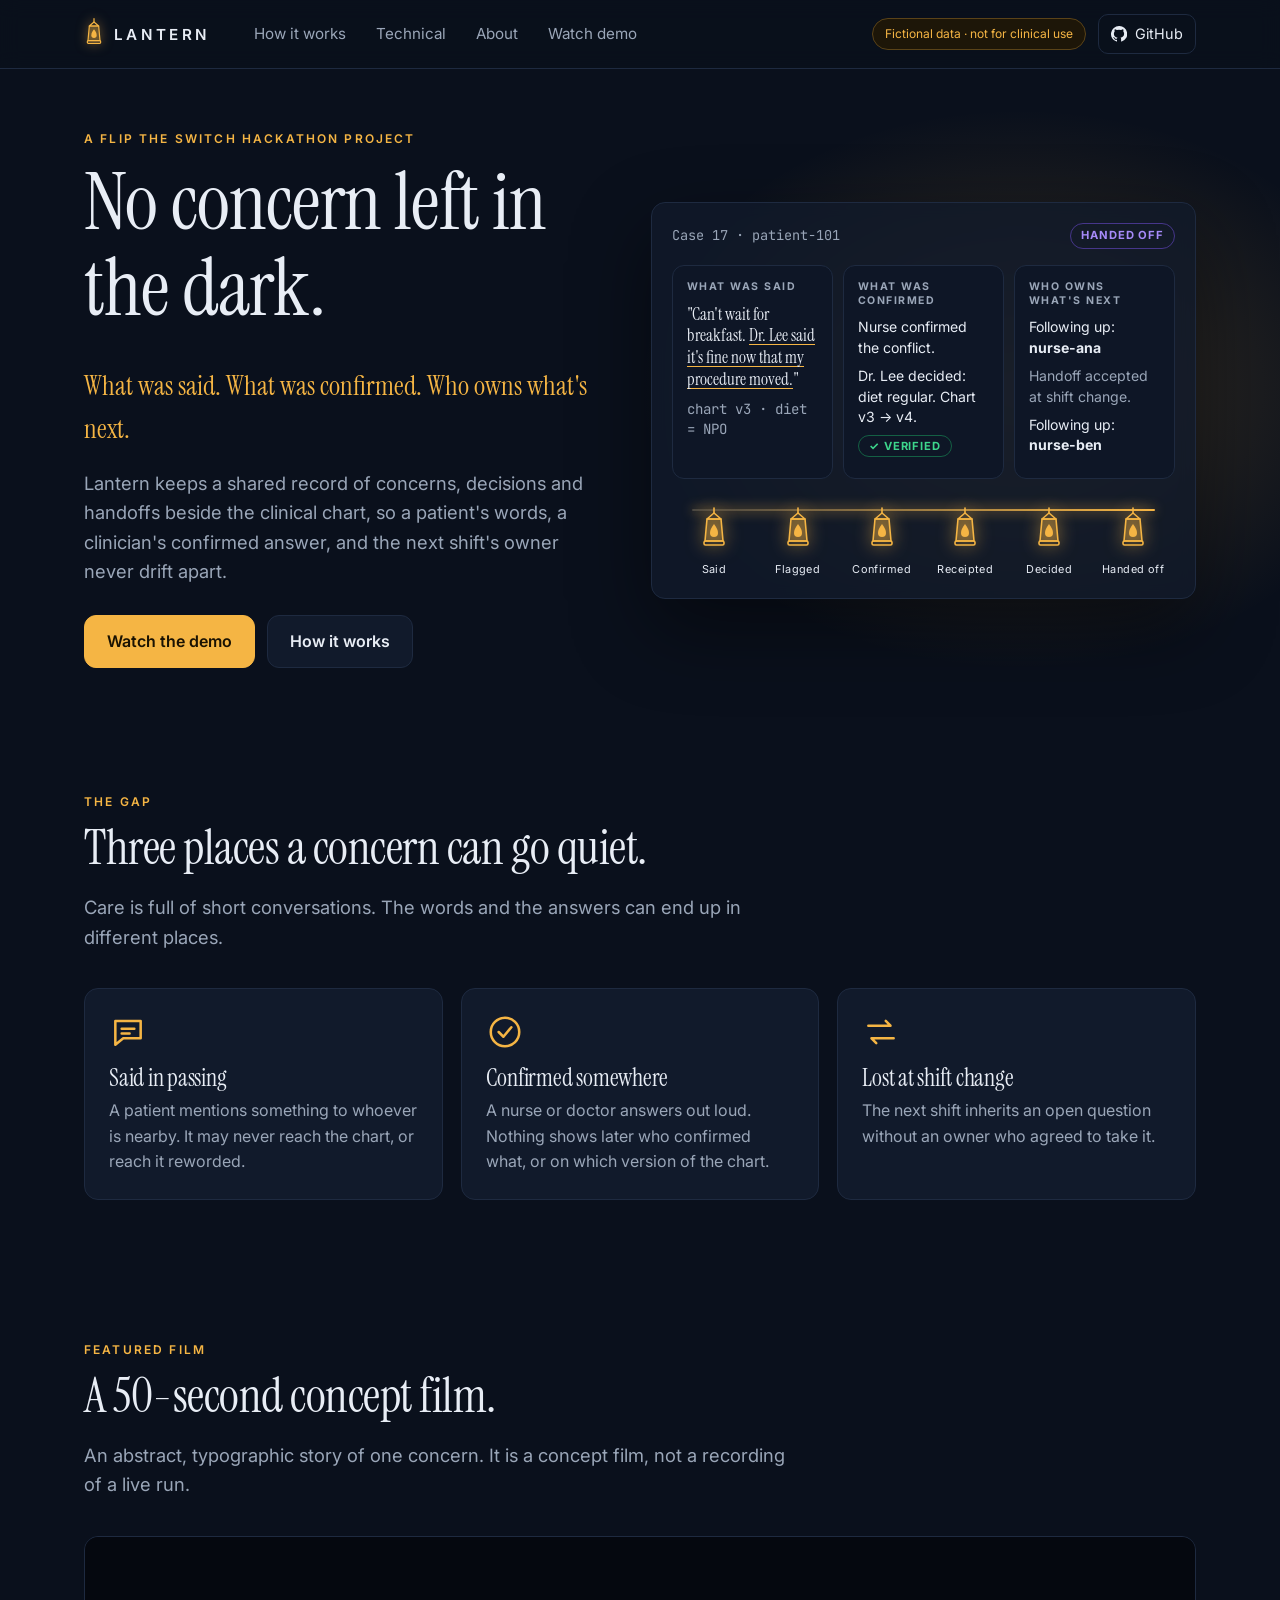
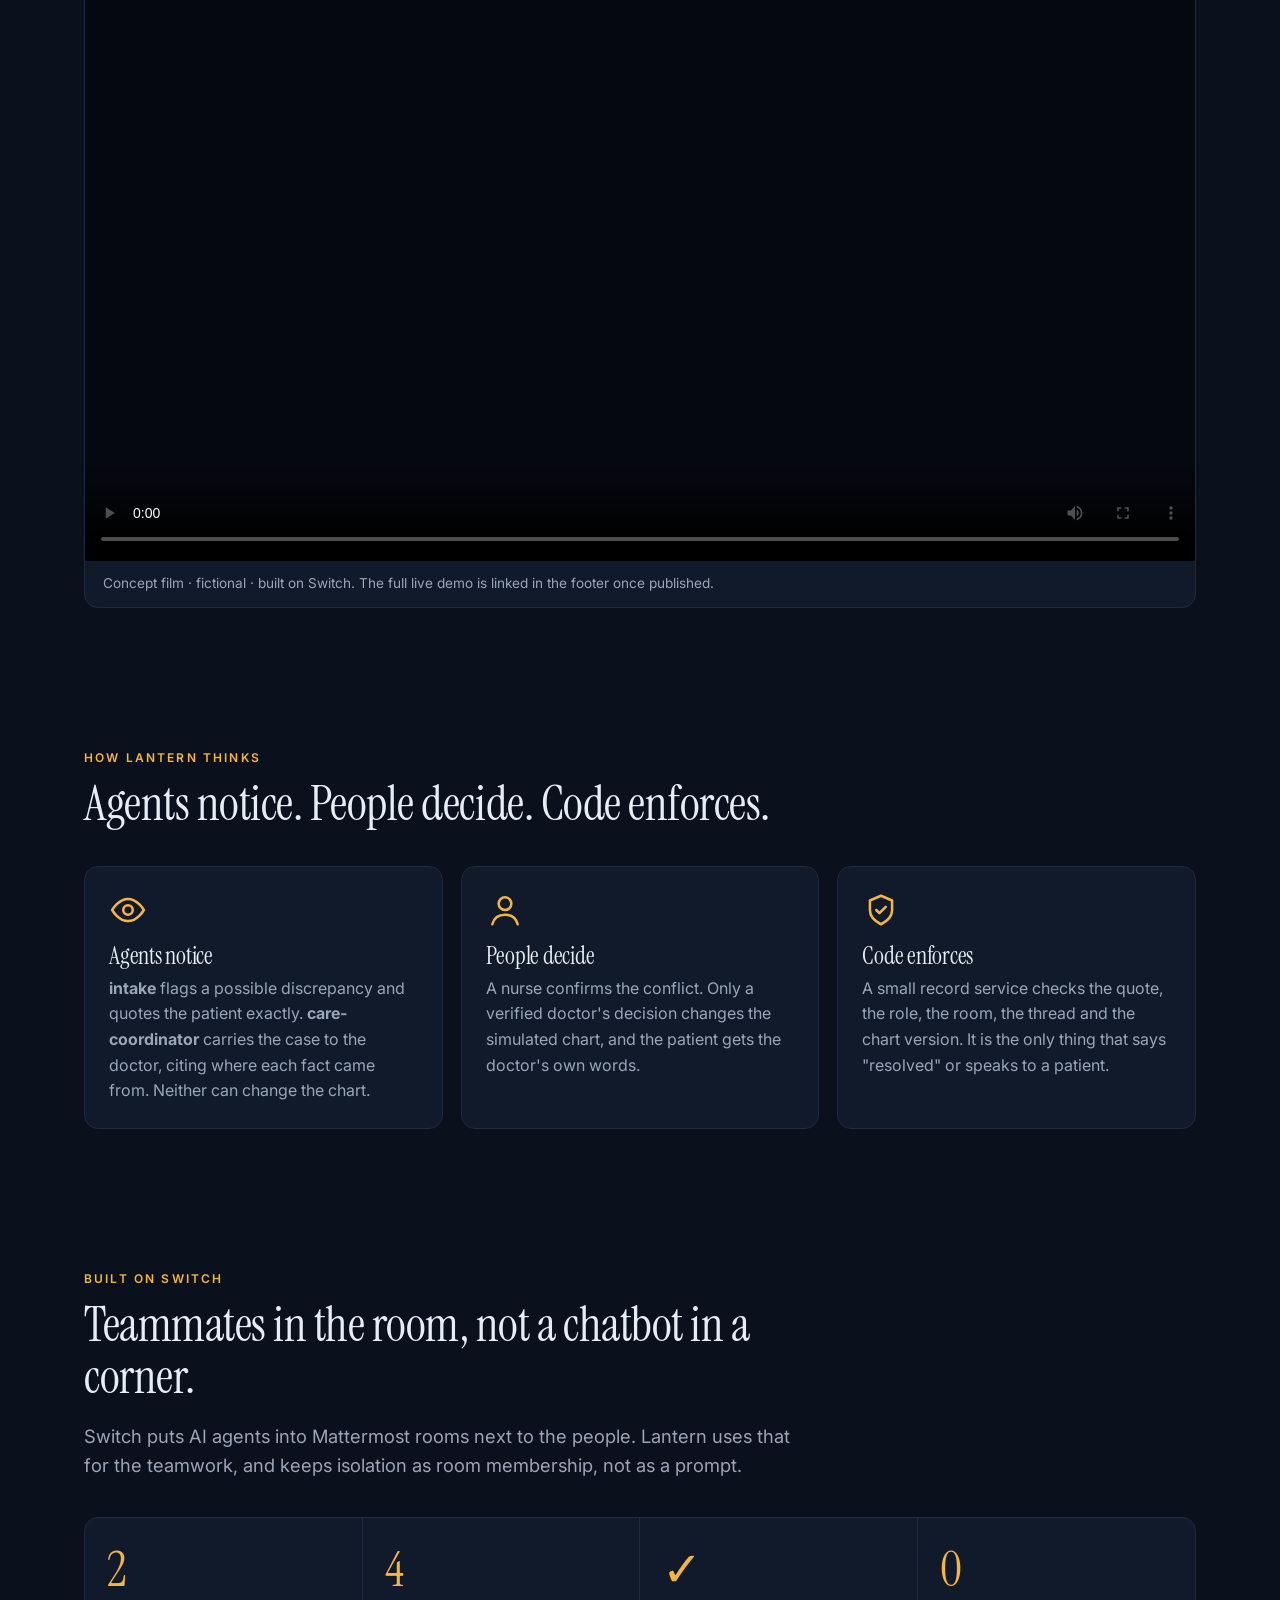
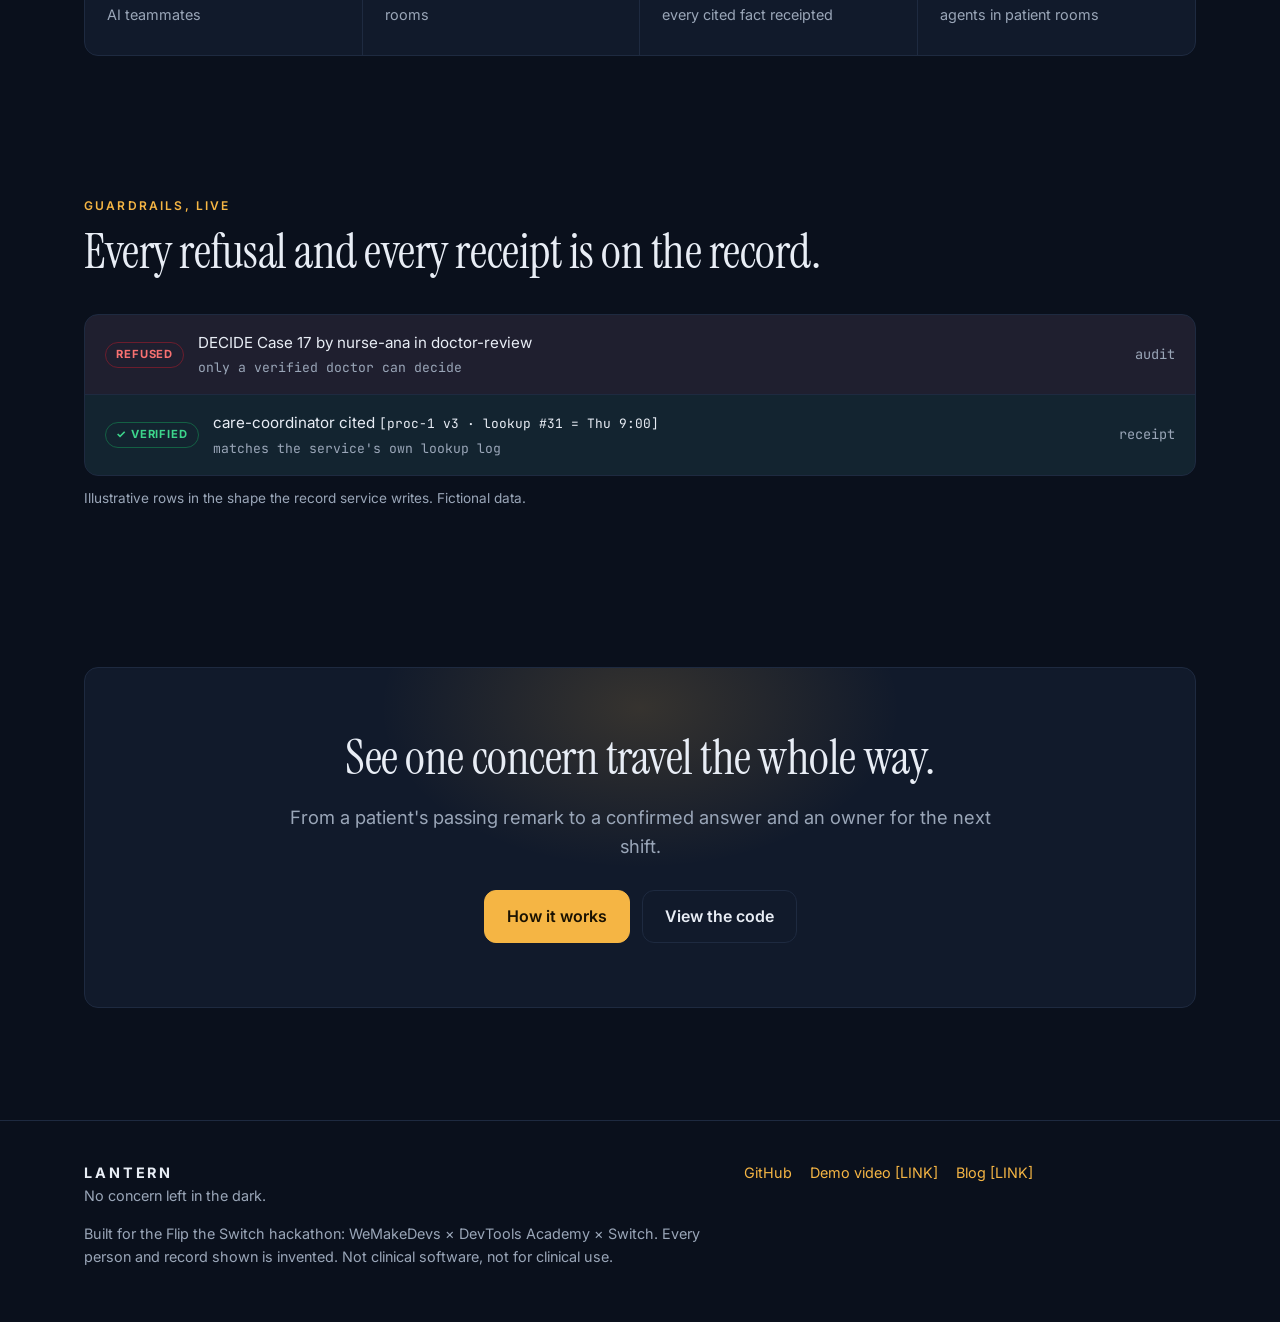
==== site/index.html @ a8d9723f "Add marketing site: home, how it works, technical flow, about Plain HTML/CSS/JS, no build step. Scre" ====
<!doctype html>
<html lang="en" class="no-js">
<head>
<meta charset="utf-8">
<meta name="viewport" content="width=device-width, initial-scale=1">
<title>Lantern · No concern left in the dark</title>
<meta name="description" content="Lantern keeps a shared record of concerns, decisions and handoffs beside the clinical chart. Fictional-data hackathon demo built on Switch.">
<meta name="theme-color" content="#0A101C">
<link rel="icon" href="data:image/svg+xml,%3Csvg xmlns='http://www.w3.org/2000/svg' viewBox='0 0 30 48'%3E%3Cpath d='M8 12h14l2 22H6z' fill='%23F5B544'/%3E%3Cpath d='M8 12l7-6 7 6' fill='none' stroke='%23F5B544' stroke-width='2'/%3E%3C/svg%3E">
<link rel="preconnect" href="https://fonts.googleapis.com"><link rel="preconnect" href="https://fonts.gstatic.com" crossorigin><link href="https://fonts.googleapis.com/css2?family=Instrument+Serif:ital@0;1&family=Inter:wght@400;500;600;700&family=JetBrains+Mono:wght@400;600&display=swap" rel="stylesheet">
<link rel="stylesheet" href="styles.css">
<script>document.documentElement.className="js"</script>
</head>
<body>
<a class="skip" href="#main">Skip to content</a>
<header class="nav">
<div class="wrap">
  <a class="brand" href="index.html" aria-label="Lantern home"><span data-lantern style="display:inline-block;width:20px;height:32px"></span>LANTERN</a>
  <nav class="nav-links" id="navlinks" aria-label="Main">
    <a href="how-it-works.html">How it works</a>
    <a href="technical.html">Technical</a>
    <a href="about.html">About</a>
    <a href="index.html#film">Watch demo</a>
    <a class="m-only" href="https://github.com/sivasuryachandran/Lantern">GitHub</a>
  </nav>
  <div class="nav-right">
    <span class="badge">Fictional data · not for clinical use</span>
    <a class="gh" href="https://github.com/sivasuryachandran/Lantern" aria-label="Lantern on GitHub"><svg width="16" height="16" viewBox="0 0 16 16" fill="currentColor" aria-hidden="true"><path d="M8 0a8 8 0 0 0-2.5 15.6c.4.1.5-.2.5-.4v-1.4c-2.2.5-2.7-1-2.7-1-.4-.9-.9-1.2-.9-1.2-.7-.5.1-.5.1-.5.8.1 1.2.8 1.2.8.7 1.200 1.900.9 2.300.7.1-.5.3-.9.5-1.100-1.800-.2-3.600-.9-3.600-4 0-.9.3-1.600.8-2.100-.1-.2-.4-1 .1-2.100 0 0 .7-.2 2.200.8a7.500 7.500 0 0 1 4 0c1.500-1 2.200-.8 2.200-.8.4 1.100.2 1.900.1 2.100.5.6.8 1.300.8 2.100 0 3.100-1.900 3.800-3.600 4 .3.3.6.8.6 1.500v2.200c0 .2.1.5.6.4A8 8 0 0 0 8 0z"/></svg>GitHub</a>
  </div>
  <button class="menu-btn" aria-expanded="false" aria-controls="navlinks">Menu</button>
</div>
<div class="m-strip"><span class="badge">Fictional data · not for clinical use</span></div>
</header>

<main id="main">
<section class="hero" id="hero" style="padding-top:64px">
  <div class="glow" aria-hidden="true"></div>
  <div class="wrap hero-grid">
    <div>
      <p class="eyebrow">A Flip the Switch hackathon project</p>
      <h1>No concern left in the dark.</h1>
      <p class="sub">What was said. What was confirmed. Who owns what's next.</p>
      <p class="lead">Lantern keeps a shared record of concerns, decisions and handoffs beside the clinical chart, so a patient's words, a clinician's confirmed answer, and the next shift's owner never drift apart.</p>
      <div class="actions">
        <a class="btn primary" href="#film">Watch the demo</a>
        <a class="btn" href="how-it-works.html">How it works</a>
      </div>
    </div>
    <div class="visual">
      <div class="case-card" role="group" aria-label="Case 17 summary: what was said, what was confirmed, who owns what's next">
        <div class="case-head"><span class="id">Case 17 · patient-101</span><span class="chip violet">HANDED OFF</span></div>
        <div class="cols">
          <div class="col"><h4>What was said</h4>
            <p class="q">"Can't wait for breakfast. <u>Dr. Lee said it's fine now that my procedure moved.</u>"</p>
            <p class="muted mono">chart v3 · diet = NPO</p></div>
          <div class="col"><h4>What was confirmed</h4>
            <p>Nurse confirmed the conflict.</p>
            <p>Dr. Lee decided: diet regular. Chart v3 → v4.</p>
            <p><span class="chip green">✓ VERIFIED</span></p></div>
          <div class="col"><h4>Who owns what's next</h4>
            <p>Following up: <b>nurse-ana</b></p>
            <p class="muted">Handoff accepted at shift change.</p>
            <p>Following up: <b>nurse-ben</b></p></div>
        </div>
        <div class="wire" data-wire="Said|Flagged|Confirmed|Receipted|Decided|Handed off" aria-label="Six lanterns lighting in order as the case moves from said to handed off"></div>
      </div>
    </div>
  </div>
</section>

<section aria-labelledby="gap">
  <div class="wrap">
    <div class="sec-head reveal"><p class="eyebrow">The gap</p><h2 id="gap">Three places a concern can go quiet.</h2>
    <p class="lead">Care is full of short conversations. The words and the answers can end up in different places.</p></div>
    <div class="grid3">
      <div class="card reveal"><svg class="ico" viewBox="0 0 24 24" fill="none" stroke="currentColor" stroke-width="1.6" stroke-linecap="round" stroke-linejoin="round" aria-hidden="true"><path d="M4 5h16v11H9l-5 4z"/><path d="M8 10h8M8 13h5"/></svg><h3>Said in passing</h3><p class="muted">A patient mentions something to whoever is nearby. It may never reach the chart, or reach it reworded.</p></div>
      <div class="card reveal"><svg class="ico" viewBox="0 0 24 24" fill="none" stroke="currentColor" stroke-width="1.6" stroke-linecap="round" stroke-linejoin="round" aria-hidden="true"><circle cx="12" cy="12" r="9"/><path d="m8 12 3 3 5-6"/></svg><h3>Confirmed somewhere</h3><p class="muted">A nurse or doctor answers out loud. Nothing shows later who confirmed what, or on which version of the chart.</p></div>
      <div class="card reveal"><svg class="ico" viewBox="0 0 24 24" fill="none" stroke="currentColor" stroke-width="1.6" stroke-linecap="round" stroke-linejoin="round" aria-hidden="true"><path d="M4 8h14l-3-3M20 16H6l3 3"/></svg><h3>Lost at shift change</h3><p class="muted">The next shift inherits an open question without an owner who agreed to take it.</p></div>
    </div>
  </div>
</section>

<section id="film" aria-labelledby="filmh">
  <div class="wrap">
    <div class="sec-head reveal"><p class="eyebrow">Featured film</p><h2 id="filmh">A 50-second concept film.</h2>
    <p class="lead">An abstract, typographic story of one concern. It is a concept film, not a recording of a live run.</p></div>
    <figure class="film reveal">
      <video controls preload="metadata" poster="../film/poster.jpg" aria-label="Lantern concept film">
        <source src="../film/lantern-film.mp4" type="video/mp4">
        Your browser can't play this video.
      </video>
      <figcaption>Concept film · fictional · built on Switch. The full live demo is linked in the footer once published.</figcaption>
    </figure>
  </div>
</section>

<section aria-labelledby="think">
  <div class="wrap">
    <div class="sec-head reveal"><p class="eyebrow">How Lantern thinks</p><h2 id="think">Agents notice. People decide. Code enforces.</h2></div>
    <div class="grid3">
      <div class="card reveal"><svg class="ico" viewBox="0 0 24 24" fill="none" stroke="currentColor" stroke-width="1.6" stroke-linecap="round" stroke-linejoin="round" aria-hidden="true"><path d="M2 12s4-7 10-7 10 7 10 7-4 7-10 7S2 12 2 12z"/><circle cx="12" cy="12" r="3"/></svg><h3>Agents notice</h3><p class="muted"><b>intake</b> flags a possible discrepancy and quotes the patient exactly. <b>care-coordinator</b> carries the case to the doctor, citing where each fact came from. Neither can change the chart.</p></div>
      <div class="card reveal"><svg class="ico" viewBox="0 0 24 24" fill="none" stroke="currentColor" stroke-width="1.6" stroke-linecap="round" stroke-linejoin="round" aria-hidden="true"><circle cx="12" cy="8" r="4"/><path d="M4 21c1-4 4-6 8-6s7 2 8 6"/></svg><h3>People decide</h3><p class="muted">A nurse confirms the conflict. Only a verified doctor's decision changes the simulated chart, and the patient gets the doctor's own words.</p></div>
      <div class="card reveal"><svg class="ico" viewBox="0 0 24 24" fill="none" stroke="currentColor" stroke-width="1.6" stroke-linecap="round" stroke-linejoin="round" aria-hidden="true"><path d="M12 3 5 6v6c0 4 3 7 7 9 4-2 7-5 7-9V6z"/><path d="m9 12 2 2 4-4"/></svg><h3>Code enforces</h3><p class="muted">A small record service checks the quote, the role, the room, the thread and the chart version. It is the only thing that says "resolved" or speaks to a patient.</p></div>
    </div>
  </div>
</section>

<section aria-labelledby="sw">
  <div class="wrap">
    <div class="sec-head reveal"><p class="eyebrow">Built on Switch</p><h2 id="sw">Teammates in the room, not a chatbot in a corner.</h2>
    <p class="lead">Switch puts AI agents into Mattermost rooms next to the people. Lantern uses that for the teamwork, and keeps isolation as room membership, not as a prompt.</p></div>
    <div class="stats reveal" role="list">
      <div class="stat" role="listitem"><b>2</b><span>AI teammates</span></div>
      <div class="stat" role="listitem"><b>4</b><span>rooms</span></div>
      <div class="stat" role="listitem"><b>✓</b><span>every cited fact receipted</span></div>
      <div class="stat" role="listitem"><b>0</b><span>agents in patient rooms</span></div>
    </div>
  </div>
</section>

<section aria-labelledby="guard">
  <div class="wrap">
    <div class="sec-head reveal"><p class="eyebrow">Guardrails, live</p><h2 id="guard">Every refusal and every receipt is on the record.</h2></div>
    <div class="feed reveal" role="list" aria-label="Example guardrail rows">
      <div class="feed-row bad" role="listitem"><span class="chip red">REFUSED</span><span class="what">DECIDE Case 17 by nurse-ana in doctor-review<span class="why">only a verified doctor can decide</span></span><span class="muted mono">audit</span></div>
      <div class="feed-row good" role="listitem"><span class="chip green">✓ VERIFIED</span><span class="what">care-coordinator cited <span class="mono">[proc-1 v3 · lookup #31 = Thu 9:00]</span><span class="why">matches the service's own lookup log</span></span><span class="muted mono">receipt</span></div>
    </div>
    <p class="muted" style="margin-top:12px;font-size:.85rem">Illustrative rows in the shape the record service writes. Fictional data.</p>
  </div>
</section>

<section>
  <div class="wrap"><div class="cta reveal">
    <h2>See one concern travel the whole way.</h2>
    <p class="lead" style="margin:0 auto">From a patient's passing remark to a confirmed answer and an owner for the next shift.</p>
    <div class="actions"><a class="btn primary" href="how-it-works.html">How it works</a><a class="btn" href="https://github.com/sivasuryachandran/Lantern">View the code</a></div>
  </div></div>
</section>
</main>
<footer>
<div class="wrap">
  <div>
    <p><b style="color:var(--ink);letter-spacing:.2em">LANTERN</b><br>No concern left in the dark.</p>
    <p>Built for the Flip the Switch hackathon: WeMakeDevs × DevTools Academy × Switch. Every person and record shown is invented. Not clinical software, not for clinical use.</p>
  </div>
  <ul aria-label="Links">
    <li><a href="https://github.com/sivasuryachandran/Lantern">GitHub</a></li>
    <li><a href="#" data-placeholder>Demo video [LINK]</a></li>
    <li><a href="#" data-placeholder>Blog [LINK]</a></li>
  </ul>
</div>
</footer>
<script src="app.js"></script>
</body>
</html>
---- site/styles.css ----
/* Lantern marketing site. Plain CSS, no build step. */
:root{
  --bg:#0A101C; --panel:#111A2B; --panel2:#0E1626; --line:#1E2A40;
  --ink:#E8EDF5; --muted:#9AA6B8; --amber:#F5B544; --amber-d:#C98A1B;
  --green:#3DD68C; --cyan:#4CC9F0; --violet:#A78BFA; --red:#F87171;
  --r:14px; --max:1160px;
  --serif:"Instrument Serif",Georgia,"Times New Roman",serif;
  --sans:Inter,system-ui,-apple-system,"Segoe UI",sans-serif;
  --mono:"JetBrains Mono",ui-monospace,Menlo,Consolas,monospace;
}
*{box-sizing:border-box}
html{scroll-behavior:smooth}
body{margin:0;background:var(--bg);color:var(--ink);font:16px/1.6 var(--sans);-webkit-font-smoothing:antialiased}
img,svg,video{max-width:100%;display:block}
a{color:var(--amber);text-decoration:none}
a:hover{text-decoration:underline}
:focus-visible{outline:2px solid var(--cyan);outline-offset:3px;border-radius:6px}
.wrap{max-width:var(--max);margin:0 auto;padding:0 24px}
.skip{position:absolute;left:-999px;top:8px;background:var(--amber);color:#1a1202;padding:8px 14px;border-radius:8px;z-index:100}
.skip:focus{left:8px}
h1,h2,h3{font-family:var(--serif);font-weight:400;line-height:1.08;margin:0 0 .4em;letter-spacing:-.01em}
h1{font-size:clamp(2.6rem,6.4vw,5rem)}
h2{font-size:clamp(2rem,4vw,3rem)}
h3{font-size:1.5rem}
p{margin:0 0 1em}
.eyebrow{font:600 .75rem/1 var(--sans);letter-spacing:.18em;text-transform:uppercase;color:var(--amber);margin-bottom:14px}
.lead{font-size:1.15rem;color:var(--muted);max-width:60ch}
.mono{font-family:var(--mono);font-size:.85em}
.muted{color:var(--muted)}

/* nav */
.nav{position:sticky;top:0;z-index:50;background:rgba(10,16,28,.88);backdrop-filter:blur(10px);border-bottom:1px solid var(--line)}
.nav .wrap{display:flex;align-items:center;gap:20px;height:68px}
.brand{display:flex;align-items:center;gap:10px;color:var(--ink);font:600 .95rem var(--sans);letter-spacing:.22em}
.brand:hover{text-decoration:none}
.brand svg{width:20px;height:32px}
.nav-links{display:flex;gap:6px;margin-left:12px}
.nav-links a{color:var(--muted);padding:8px 12px;border-radius:8px;font-size:.95rem}
.nav-links a:hover,.nav-links a[aria-current="page"]{color:var(--ink);background:var(--panel);text-decoration:none}
.nav-right{margin-left:auto;display:flex;align-items:center;gap:12px}
.badge{font-size:.75rem;color:var(--amber);border:1px solid #5a4318;background:#1d1608;padding:5px 12px;border-radius:99px;white-space:nowrap}
.gh{color:var(--ink);border:1px solid var(--line);padding:7px 12px;border-radius:10px;font-size:.9rem;display:inline-flex;gap:8px;align-items:center}
.gh:hover{border-color:var(--amber);text-decoration:none}
.menu-btn{display:none;background:var(--panel);color:var(--ink);border:1px solid var(--line);border-radius:10px;padding:8px 12px;font:inherit;cursor:pointer}

/* buttons */
.btn{display:inline-flex;align-items:center;gap:8px;padding:13px 22px;border-radius:12px;font-weight:600;border:1px solid var(--line);background:var(--panel);color:var(--ink);cursor:pointer;font-size:1rem}
.btn:hover{text-decoration:none;border-color:var(--amber)}
.btn.primary{background:var(--amber);color:#1a1202;border-color:var(--amber)}
.btn.primary:hover{background:#ffc766}
.actions{display:flex;gap:12px;flex-wrap:wrap;margin-top:28px}

/* hero */
.hero{position:relative;padding:72px 0 56px;overflow:hidden}
.hero-grid{display:grid;grid-template-columns:1fr 1.05fr;gap:48px;align-items:center}
.hero .sub{font-family:var(--serif);font-size:clamp(1.3rem,2.2vw,1.7rem);color:var(--amber);margin:8px 0 18px}
.glow{position:absolute;width:760px;height:560px;right:-120px;top:40px;background:radial-gradient(closest-side,rgba(245,181,68,.20),rgba(245,181,68,0));opacity:.25;transition:opacity 1.6s;pointer-events:none}
.hero.bloom .glow{opacity:1}
.visual{position:relative}
.case-card{position:relative;background:rgba(17,26,43,.78);border:1px solid var(--line);border-radius:var(--r);padding:20px;backdrop-filter:blur(8px);box-shadow:0 30px 80px rgba(0,0,0,.45)}
.case-head{display:flex;justify-content:space-between;align-items:center;margin-bottom:16px;gap:8px;flex-wrap:wrap}
.case-head .id{font-family:var(--mono);font-size:.85rem;color:var(--muted)}
.chip{font-size:.7rem;font-weight:700;letter-spacing:.08em;padding:3px 10px;border-radius:99px;border:1px solid;white-space:nowrap}
.chip.amber{color:var(--amber);border-color:#6b4d16}
.chip.green{color:var(--green);border-color:#146044}
.chip.cyan{color:var(--cyan);border-color:#17586a}
.chip.violet{color:var(--violet);border-color:#46368a}
.chip.red{color:var(--red);border-color:#6b1d2d}
.cols{display:grid;grid-template-columns:repeat(3,1fr);gap:10px}
.col{background:var(--panel2);border:1px solid var(--line);border-radius:12px;padding:14px;min-height:170px}
.col h4{margin:0 0 10px;font:700 .66rem/1.3 var(--sans);letter-spacing:.14em;color:var(--muted);text-transform:uppercase}
.col p{margin:0 0 8px;font-size:.88rem;line-height:1.45}
.col .q{font-family:var(--serif);font-size:1.05rem;line-height:1.3}
.col .q u{text-decoration-color:var(--amber);text-underline-offset:3px}
.js .col{opacity:0;transform:translateY(8px);transition:opacity .9s,transform .9s}
.js .col.show{opacity:1;transform:none}
.static .col{opacity:1!important;transform:none!important;transition:none!important}

/* lantern wire */
.wire{position:relative;margin-top:22px;padding-top:6px}
.wire-line{position:absolute;left:4%;right:4%;top:8px;height:2px;background:var(--line);border-radius:2px}
.wire-light{position:absolute;left:4%;top:8px;height:2px;width:0;background:linear-gradient(90deg,rgba(245,181,68,.2),var(--amber));box-shadow:0 0 12px var(--amber);border-radius:2px;transition:width 2.4s cubic-bezier(.4,0,.2,1)}
.wire.on .wire-light{width:var(--lit,0%)}
.static .wire-light{transition:none}
.lanterns{position:relative;display:grid;grid-template-columns:repeat(6,1fr);justify-items:center}
.lan{display:flex;flex-direction:column;align-items:center;gap:6px;font-size:.68rem;color:var(--muted);text-align:center;letter-spacing:.04em}
.lan svg{width:30px;height:48px;overflow:visible}
.lan .frame{fill:none;stroke:#52617d;stroke-width:1.6;stroke-linejoin:round;stroke-linecap:round;transition:stroke .6s}
.lan .glass{fill:rgba(245,181,68,0);transition:fill .8s}
.lan .flame{fill:var(--amber);opacity:0;transition:opacity .8s}
.lan .tick{opacity:0;transition:opacity .5s}
.lan.lit .frame{stroke:var(--amber)}
.lan.lit .glass{fill:rgba(245,181,68,.28)}
.lan.lit .flame{opacity:1}
.lan.lit svg{filter:drop-shadow(0 0 9px rgba(245,181,68,.75))}
.lan.lit span{color:var(--ink)}
.lan.done .tick{opacity:1}
.lan.done svg{filter:drop-shadow(0 0 5px rgba(245,181,68,.4))}
.static .lan *{transition:none!important}

/* sections */
section{padding:72px 0}
.sec-head{max-width:760px;margin-bottom:36px}
.grid3{display:grid;grid-template-columns:repeat(3,1fr);gap:18px}
.grid2{display:grid;grid-template-columns:repeat(2,1fr);gap:18px}
.grid4{display:grid;grid-template-columns:repeat(4,1fr);gap:18px}
.card{background:var(--panel);border:1px solid var(--line);border-radius:var(--r);padding:24px}
.card h3{margin-bottom:.3em}
.card p:last-child{margin-bottom:0}
.card .ico{width:38px;height:38px;margin-bottom:14px;color:var(--amber)}
.film{background:var(--panel);border:1px solid var(--line);border-radius:var(--r);overflow:hidden}
.film video{width:100%;aspect-ratio:16/9;background:#05080f}
.film figcaption{padding:12px 18px;color:var(--muted);font-size:.85rem}
.stats{display:grid;grid-template-columns:repeat(4,1fr);gap:0;border:1px solid var(--line);border-radius:var(--r);background:var(--panel);overflow:hidden}
.stat{padding:28px 22px;border-right:1px solid var(--line)}
.stat:last-child{border-right:0}
.stat b{display:block;font:400 3rem/1 var(--serif);color:var(--amber);margin-bottom:8px}
.stat span{color:var(--muted);font-size:.9rem}
.feed{background:var(--panel);border:1px solid var(--line);border-radius:var(--r);overflow:hidden}
.feed-row{display:grid;grid-template-columns:auto 1fr auto;gap:14px;align-items:center;padding:16px 20px;border-bottom:1px solid var(--line)}
.feed-row:last-child{border-bottom:0}
.feed-row .what{font-size:.95rem}
.feed-row .why{display:block;color:var(--muted);font-size:.82rem;font-family:var(--mono);margin-top:2px}
.feed-row.bad{background:rgba(248,113,113,.06)}
.feed-row.good{background:rgba(61,214,140,.05)}
.cta{text-align:center;background:var(--panel);border:1px solid var(--line);border-radius:var(--r);padding:64px 24px;position:relative;overflow:hidden}
.cta:before{content:"";position:absolute;left:50%;top:-120px;width:520px;height:320px;transform:translateX(-50%);background:radial-gradient(closest-side,rgba(245,181,68,.16),transparent)}
.cta>*{position:relative}
.cta .actions{justify-content:center}

/* how it works */
.page-hero{padding:72px 0 28px}
.story-bar{position:sticky;top:68px;z-index:40;background:rgba(10,16,28,.92);backdrop-filter:blur(10px);border-bottom:1px solid var(--line);padding:14px 0 10px}
.story-bar .wire{margin-top:0}
.steps{display:grid;gap:0;position:relative}
.step{display:grid;grid-template-columns:90px 1fr;gap:24px;padding:56px 0;min-height:46vh;border-bottom:1px solid var(--line);opacity:.75;transition:opacity .6s}
.step.active{opacity:1}
.step .num{font:400 4.6rem/1 var(--serif);color:var(--line);transition:color .6s}
.step.active .num{color:var(--amber)}
.step .room{font:600 .72rem/1 var(--mono);color:var(--cyan);letter-spacing:.06em;margin-bottom:10px;display:block}
.quote{border-left:3px solid var(--amber);padding:6px 0 6px 16px;font-family:var(--serif);font-size:1.3rem;margin:14px 0}
.cmd{font-family:var(--mono);font-size:.85rem;background:var(--panel2);border:1px solid var(--line);border-radius:10px;padding:10px 14px;display:inline-block;color:var(--ink);margin:4px 0}
.rooms{display:grid;grid-template-columns:1fr 36px 1fr 36px 1fr 36px 1fr;align-items:stretch;gap:0}
.tile{background:var(--panel);border:1px solid var(--line);border-radius:var(--r);padding:18px;position:relative}
.tile h3{font-family:var(--mono);font-size:.95rem;margin:0 0 8px;color:var(--ink)}
.tile .who{display:flex;gap:6px;flex-wrap:wrap;margin-top:10px}
.tile.locked{border-style:dashed}
.lock{display:flex;align-items:center;gap:6px;color:var(--green);font-size:.78rem;font-weight:600;margin-top:10px}
.lock svg{width:15px;height:15px}
.arrow{display:flex;align-items:center;justify-content:center;color:var(--amber)}
.arrow svg{width:26px;height:26px}
.arrow.off{color:var(--line)}
.rooms-note{margin-top:16px;color:var(--muted);font-size:.9rem}
.slip{background:#0F1828;border:1px solid var(--line);border-radius:12px;padding:20px;font-family:var(--mono);font-size:.82rem;position:relative}
.slip:before,.slip:after{content:"";position:absolute;left:0;right:0;height:8px;background:radial-gradient(circle at 6px 0,transparent 5px,#0F1828 5.5px) repeat-x;background-size:12px 8px}
.slip:before{top:-8px;transform:scaleY(-1)}
.slip:after{bottom:-8px}
.slip dl{display:grid;grid-template-columns:auto 1fr;gap:4px 14px;margin:12px 0 0}
.slip dt{color:var(--muted)}
.slip dd{margin:0;color:var(--ink)}
.slip .stamp{display:inline-block;font:700 .9rem var(--sans);letter-spacing:.12em;padding:6px 12px;border:2px solid;border-radius:6px;transform:rotate(-3deg);margin-top:14px}
.slip.ok .stamp{color:var(--green)}
.slip.stale .stamp{color:var(--amber)}
.compare li{margin-bottom:10px}
ul.clean{list-style:none;padding:0;margin:0}
ul.clean li{padding-left:26px;position:relative;margin-bottom:12px}
ul.clean li:before{content:"";position:absolute;left:0;top:.55em;width:10px;height:10px;border-radius:50%;background:var(--amber)}
ul.no li:before{background:transparent;border:2px solid var(--red)}
ul.yes li:before{background:var(--green)}

/* about */
.team .av{width:56px;height:56px;border-radius:50%;background:#16223a;border:1px solid var(--line);display:grid;place-items:center;font:700 1rem var(--sans);color:var(--amber);margin-bottom:12px}
.chips{display:flex;gap:10px;flex-wrap:wrap}
.chips span{padding:8px 14px;border:1px solid var(--line);border-radius:99px;background:var(--panel);font-size:.9rem}
.notice{border:1px solid #5a4318;background:#1d1608;border-radius:var(--r);padding:20px 24px;color:#f1d9a5}

/* footer */
footer{border-top:1px solid var(--line);padding:40px 0;margin-top:40px;color:var(--muted);font-size:.9rem}
footer .wrap{display:grid;grid-template-columns:1.4fr 1fr;gap:28px}
footer ul{list-style:none;margin:0;padding:0;display:flex;gap:18px;flex-wrap:wrap}
.reveal{opacity:0;transform:translateY(14px);transition:opacity .8s,transform .8s}
.reveal.in{opacity:1;transform:none}
.static .reveal{opacity:1;transform:none;transition:none}
.no-js .reveal{opacity:1;transform:none}

@media(max-width:900px){
  .hero-grid,.grid3,.grid2,.grid4,footer .wrap{grid-template-columns:1fr}
  .stats{grid-template-columns:1fr 1fr}
  .stat:nth-child(2){border-right:0}
  .stat:nth-child(-n+2){border-bottom:1px solid var(--line)}
  .rooms{grid-template-columns:1fr}
  .arrow{padding:6px 0}
  .arrow svg{transform:rotate(90deg)}
  .step{grid-template-columns:1fr;gap:6px;min-height:0;padding:36px 0}
  .step .num{font-size:3rem}
}
@media(max-width:760px){
  .menu-btn{display:inline-block;margin-left:auto}
  .nav-right{display:none}
  .nav-links{display:none;position:absolute;left:0;right:0;top:68px;flex-direction:column;background:var(--bg);border-bottom:1px solid var(--line);padding:12px 24px 18px;margin:0}
  .nav.open .nav-links{display:flex}
  .nav.open .nav-links .m-only{display:flex}
  .m-only{display:none}
  .cols{grid-template-columns:1fr}
  .col{min-height:0}
  .lan span{display:none}
  .lan svg{width:24px;height:40px}
  .hero{padding-top:40px}
  .story-bar{top:68px}
  .feed-row{grid-template-columns:1fr;gap:8px}
}
@media(min-width:761px){.m-only{display:none}}
@media(prefers-reduced-motion:reduce){
  html{scroll-behavior:auto}
  *{transition:none!important;animation:none!important}
}

/* technical page */
.tbl-wrap{overflow-x:auto;border:1px solid var(--line);border-radius:var(--r);background:var(--panel)}
.tbl{width:100%;border-collapse:collapse;font-size:.9rem}
.tbl th{text-align:left;font:700 .68rem/1.2 var(--sans);letter-spacing:.14em;text-transform:uppercase;color:var(--muted);padding:12px 14px;border-bottom:1px solid var(--line);background:var(--panel2)}
.tbl td{padding:12px 14px;border-bottom:1px solid var(--line);vertical-align:top;color:var(--ink)}
.tbl tr:last-child td{border-bottom:0}
.tbl td:first-child{white-space:nowrap}
.arch{display:grid;gap:0}
.lane{background:var(--panel);border:1px solid var(--line);border-radius:var(--r);padding:20px}
.lane.core{border-color:#5a4318;background:linear-gradient(180deg,#171409,var(--panel))}
.lane h4{margin:0 0 14px;font:700 .7rem/1.3 var(--sans);letter-spacing:.14em;text-transform:uppercase;color:var(--muted)}
.row3{display:grid;grid-template-columns:repeat(3,1fr);gap:12px}
.node{background:var(--panel2);border:1px solid var(--line);border-radius:12px;padding:14px}
.node b{display:block;font-size:.95rem}
.node span{display:block;color:var(--muted);font-size:.8rem;margin-top:4px}
.node.locked{border-style:dashed;border-color:#146044}
.node.agent{border-color:#17586a}
.node.core{border-color:#5a4318}
.node.store{border-color:#46368a}
.join{text-align:center;color:var(--amber);font:600 .75rem var(--mono);padding:10px 0;position:relative}
.join:before{content:"";display:block;width:2px;height:18px;background:var(--amber);margin:0 auto 6px;opacity:.6}
@media(max-width:900px){.row3{grid-template-columns:1fr}.tbl td:first-child{white-space:normal}}
@media(max-width:760px){.nav-links .m-only.badge{display:inline-block}}
.film{margin:0}
.m-strip{display:none;text-align:center;padding:6px 0 8px;border-top:1px solid var(--line)}
@media(max-width:760px){.m-strip{display:block}}
.brand .frame{fill:none;stroke:var(--amber);stroke-width:1.8;stroke-linejoin:round;stroke-linecap:round}
.brand .glass{fill:rgba(245,181,68,.28)}
.brand .flame{fill:var(--amber)}
.brand .tick{display:none}
.brand [data-lantern]{filter:drop-shadow(0 0 6px rgba(245,181,68,.6))}
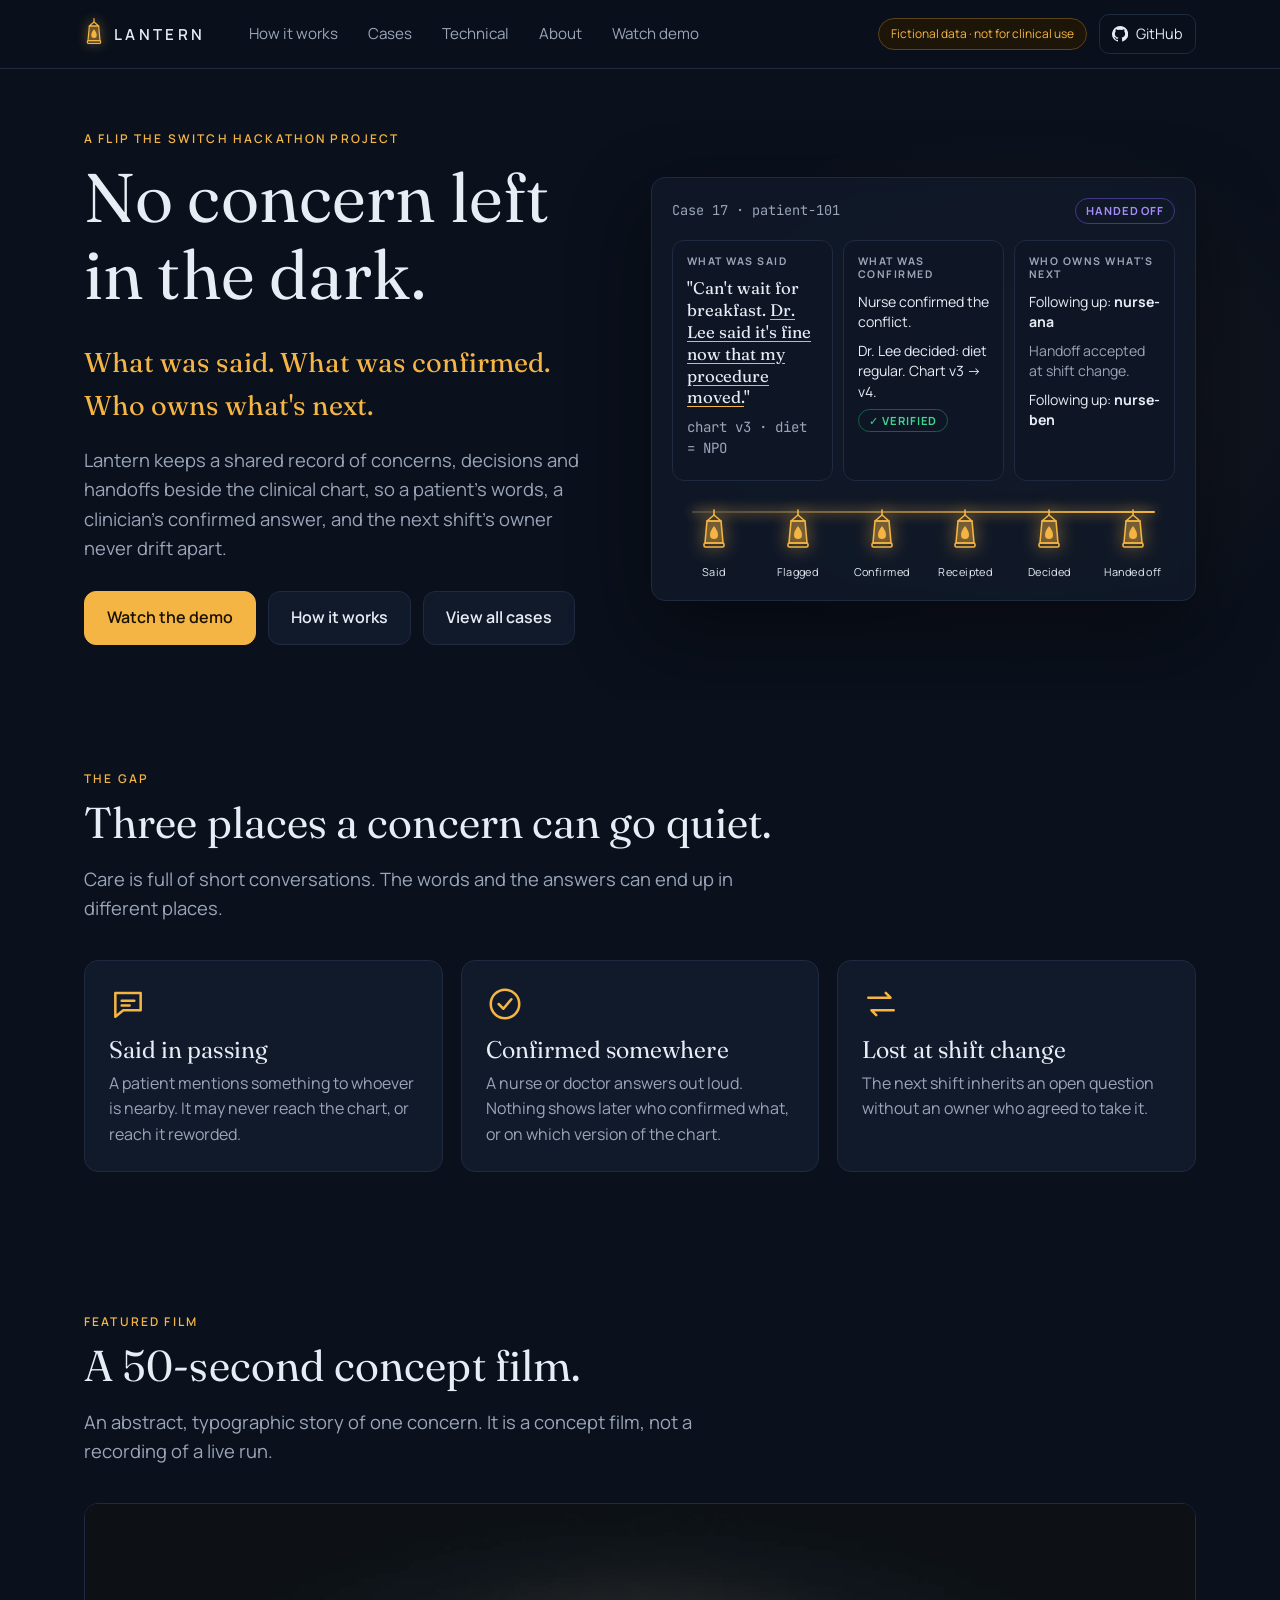
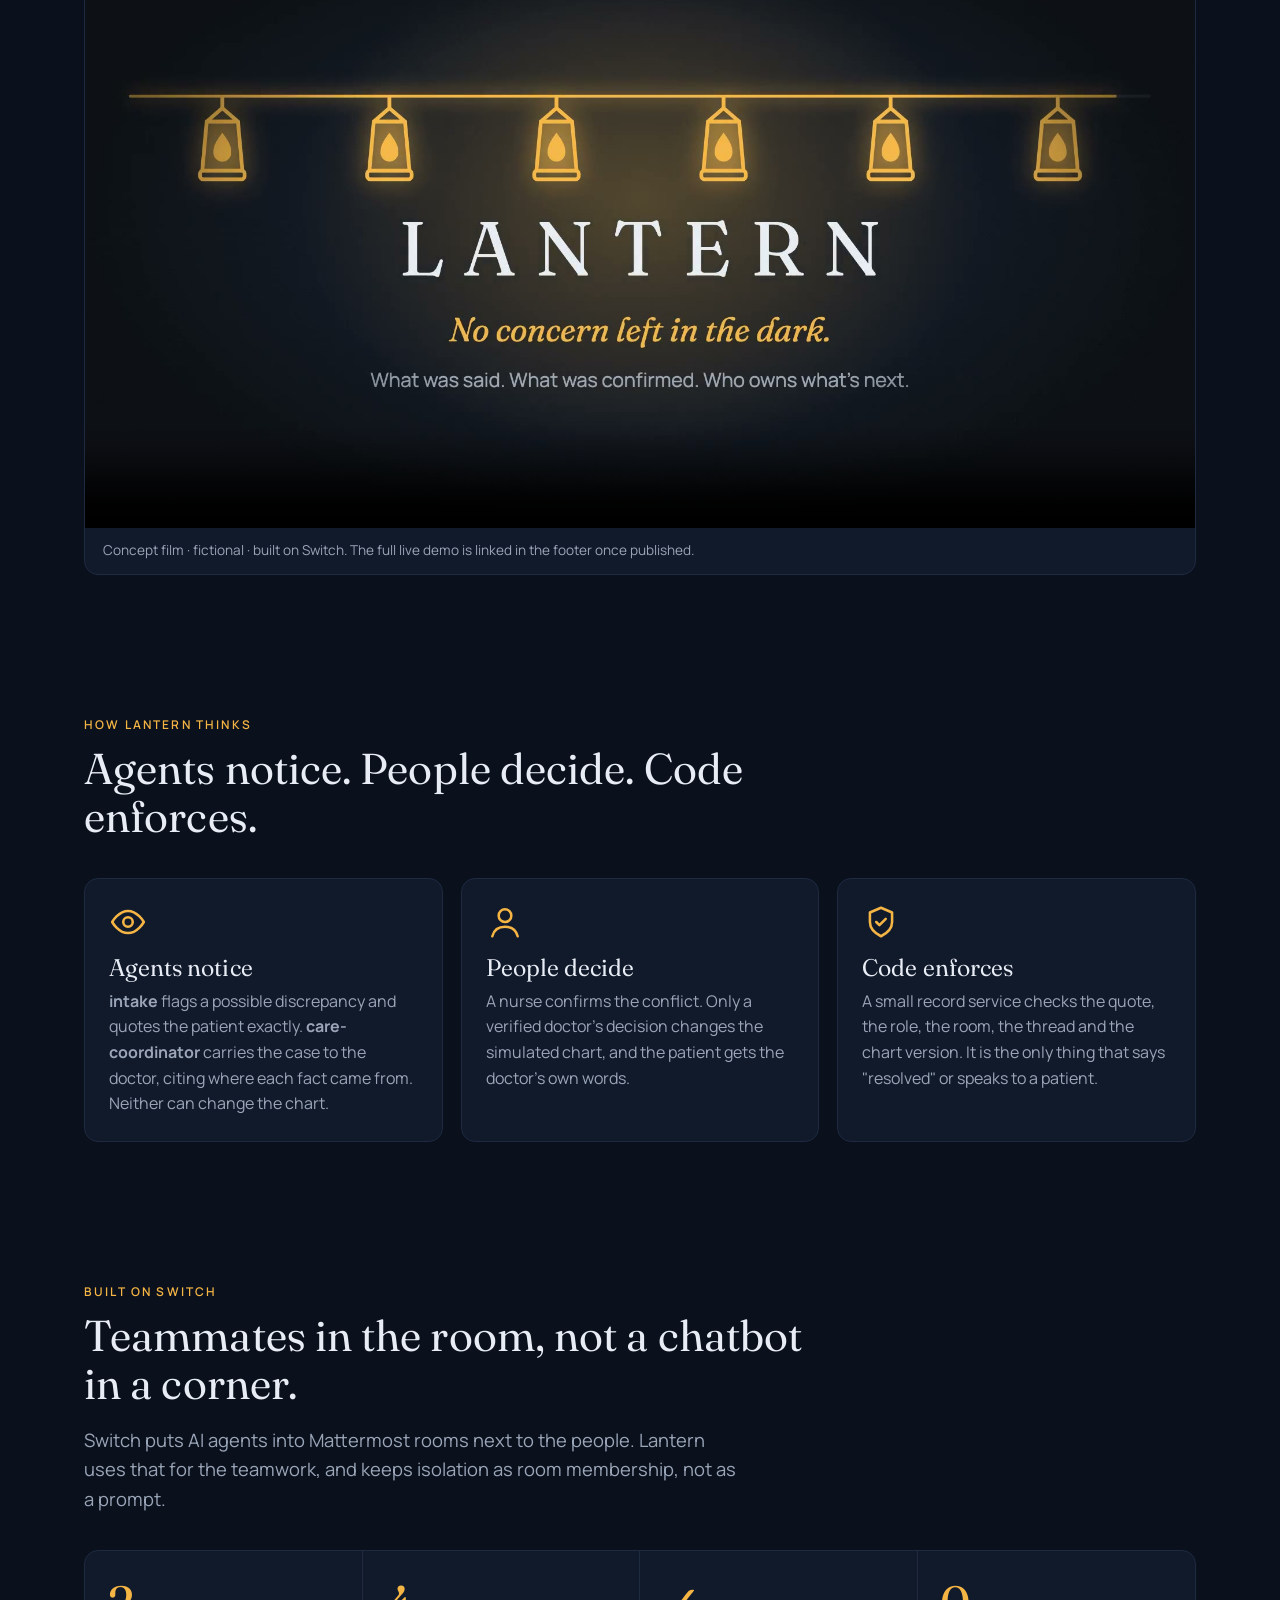
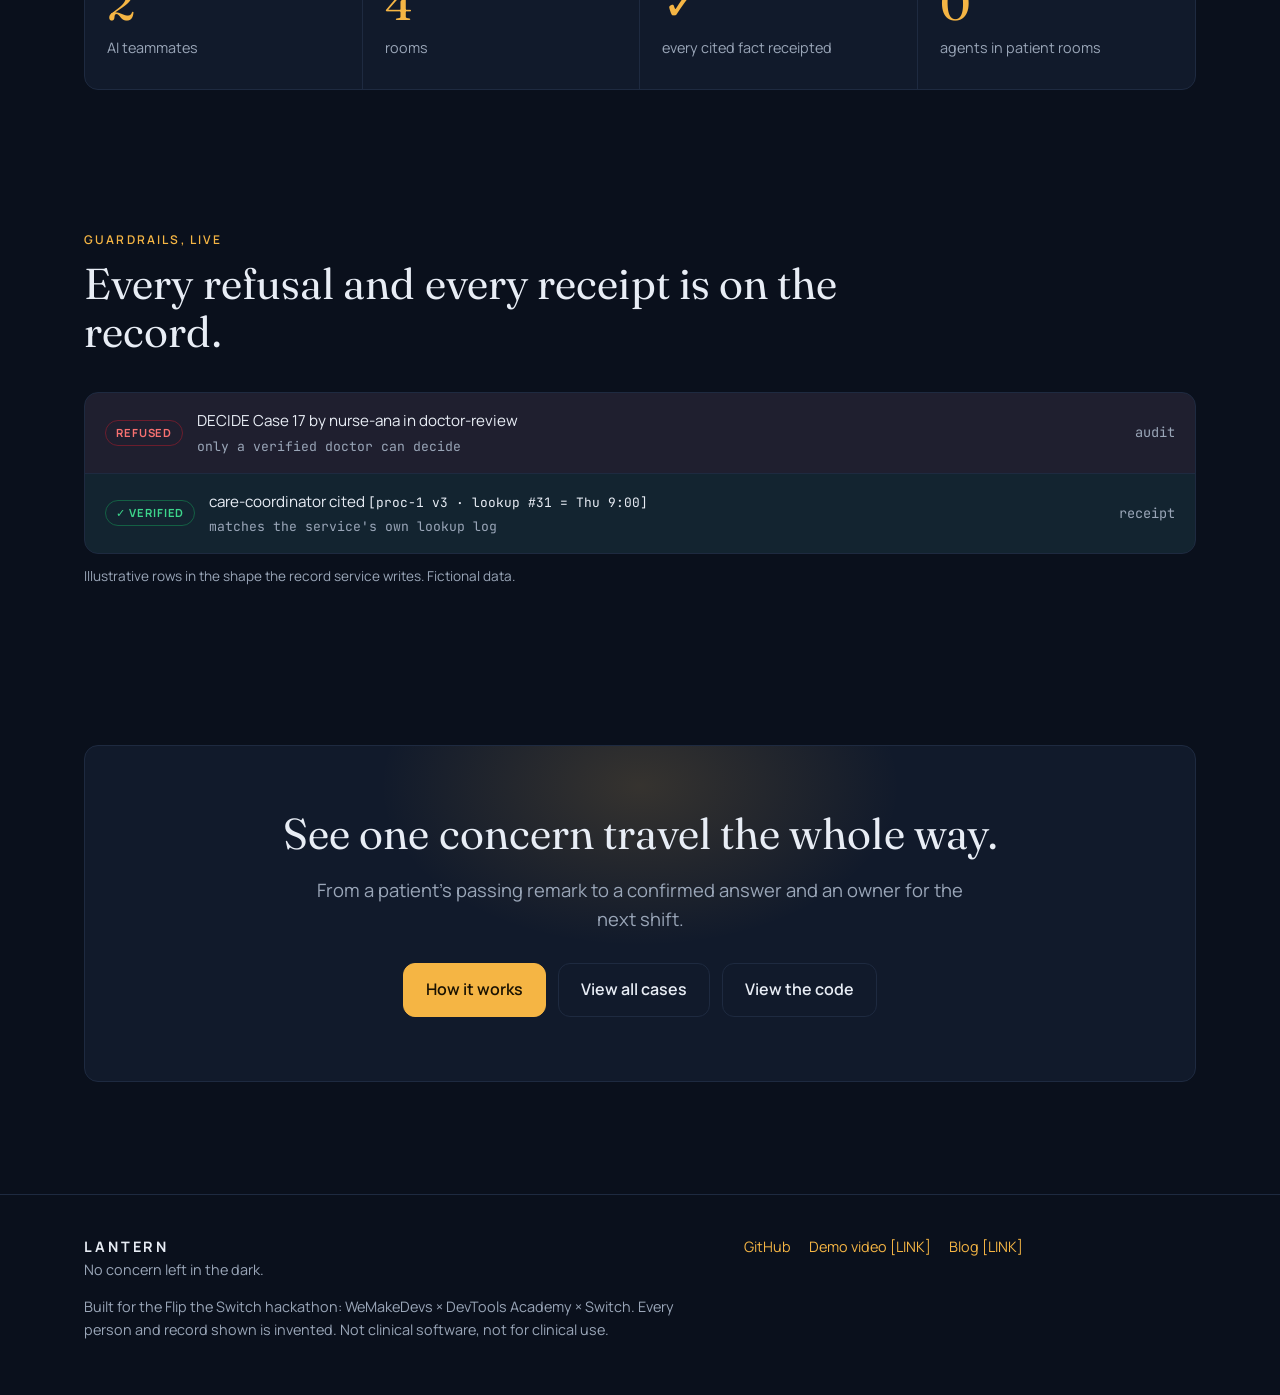
==== commit 8b4a8205: "Site: add Cases page (filter, search, timelines), switch to Fraunces + Manrope; re-render film in th" ====
--- a/site/index.html
+++ b/site/index.html
@@ -7,7 +7,7 @@
 <meta name="description" content="Lantern keeps a shared record of concerns, decisions and handoffs beside the clinical chart. Fictional-data hackathon demo built on Switch.">
 <meta name="theme-color" content="#0A101C">
 <link rel="icon" href="data:image/svg+xml,%3Csvg xmlns='http://www.w3.org/2000/svg' viewBox='0 0 30 48'%3E%3Cpath d='M8 12h14l2 22H6z' fill='%23F5B544'/%3E%3Cpath d='M8 12l7-6 7 6' fill='none' stroke='%23F5B544' stroke-width='2'/%3E%3C/svg%3E">
-<link rel="preconnect" href="https://fonts.googleapis.com"><link rel="preconnect" href="https://fonts.gstatic.com" crossorigin><link href="https://fonts.googleapis.com/css2?family=Instrument+Serif:ital@0;1&family=Inter:wght@400;500;600;700&family=JetBrains+Mono:wght@400;600&display=swap" rel="stylesheet">
+<link rel="preconnect" href="https://fonts.googleapis.com"><link rel="preconnect" href="https://fonts.gstatic.com" crossorigin><link href="https://fonts.googleapis.com/css2?family=Fraunces:ital,opsz,wght@0,9..144,300..600;1,9..144,300..600&family=Manrope:wght@400;500;600;700&family=JetBrains+Mono:wght@400;600&display=swap" rel="stylesheet">
 <link rel="stylesheet" href="styles.css">
 <script>document.documentElement.className="js"</script>
 </head>
@@ -18,6 +18,7 @@
   <a class="brand" href="index.html" aria-label="Lantern home"><span data-lantern style="display:inline-block;width:20px;height:32px"></span>LANTERN</a>
   <nav class="nav-links" id="navlinks" aria-label="Main">
     <a href="how-it-works.html">How it works</a>
+    <a href="cases.html">Cases</a>
     <a href="technical.html">Technical</a>
     <a href="about.html">About</a>
     <a href="index.html#film">Watch demo</a>
@@ -44,6 +45,7 @@
       <div class="actions">
         <a class="btn primary" href="#film">Watch the demo</a>
         <a class="btn" href="how-it-works.html">How it works</a>
+        <a class="btn" href="cases.html">View all cases</a>
       </div>
     </div>
     <div class="visual">
@@ -133,7 +135,7 @@
   <div class="wrap"><div class="cta reveal">
     <h2>See one concern travel the whole way.</h2>
     <p class="lead" style="margin:0 auto">From a patient's passing remark to a confirmed answer and an owner for the next shift.</p>
-    <div class="actions"><a class="btn primary" href="how-it-works.html">How it works</a><a class="btn" href="https://github.com/sivasuryachandran/Lantern">View the code</a></div>
+    <div class="actions"><a class="btn primary" href="how-it-works.html">How it works</a><a class="btn" href="cases.html">View all cases</a><a class="btn" href="https://github.com/sivasuryachandran/Lantern">View the code</a></div>
   </div></div>
 </section>
 </main>
--- a/site/styles.css
+++ b/site/styles.css
@@ -4,8 +4,8 @@
   --ink:#E8EDF5; --muted:#9AA6B8; --amber:#F5B544; --amber-d:#C98A1B;
   --green:#3DD68C; --cyan:#4CC9F0; --violet:#A78BFA; --red:#F87171;
   --r:14px; --max:1160px;
-  --serif:"Instrument Serif",Georgia,"Times New Roman",serif;
-  --sans:Inter,system-ui,-apple-system,"Segoe UI",sans-serif;
+  --serif:Fraunces,"Iowan Old Style",Georgia,serif;
+  --sans:Manrope,system-ui,-apple-system,"Segoe UI",sans-serif;
   --mono:"JetBrains Mono",ui-monospace,Menlo,Consolas,monospace;
 }
 *{box-sizing:border-box}
@@ -18,9 +18,9 @@
 .wrap{max-width:var(--max);margin:0 auto;padding:0 24px}
 .skip{position:absolute;left:-999px;top:8px;background:var(--amber);color:#1a1202;padding:8px 14px;border-radius:8px;z-index:100}
 .skip:focus{left:8px}
-h1,h2,h3{font-family:var(--serif);font-weight:400;line-height:1.08;margin:0 0 .4em;letter-spacing:-.01em}
-h1{font-size:clamp(2.6rem,6.4vw,5rem)}
-h2{font-size:clamp(2rem,4vw,3rem)}
+h1,h2,h3{font-family:var(--serif);font-weight:380;line-height:1.12;margin:0 0 .4em;letter-spacing:.002em;font-variation-settings:'opsz' 56}
+h1{font-size:clamp(2.3rem,5.4vw,4.3rem)}
+h2{font-size:clamp(1.8rem,3.4vw,2.7rem)}
 h3{font-size:1.5rem}
 p{margin:0 0 1em}
 .eyebrow{font:600 .75rem/1 var(--sans);letter-spacing:.18em;text-transform:uppercase;color:var(--amber);margin-bottom:14px}
@@ -246,3 +246,23 @@
 .brand .flame{fill:var(--amber)}
 .brand .tick{display:none}
 .brand [data-lantern]{filter:drop-shadow(0 0 6px rgba(245,181,68,.6))}
+
+/* cases page */
+.tools{display:flex;gap:12px;flex-wrap:wrap;align-items:center;margin:22px 0 18px}
+.fbtn{background:var(--panel);color:var(--muted);border:1px solid var(--line);border-radius:99px;padding:8px 14px;font:inherit;font-size:.9rem;cursor:pointer}
+.fbtn span{color:var(--amber);margin-left:4px}
+.fbtn[aria-pressed="true"]{color:var(--ink);border-color:var(--amber)}
+.search{flex:1;min-width:200px;background:var(--panel);color:var(--ink);border:1px solid var(--line);border-radius:12px;padding:10px 14px;font:inherit}
+details.case{background:var(--panel);border:1px solid var(--line);border-radius:var(--r);margin-bottom:12px}
+details.case[open]{border-color:#5a4318}
+details.case summary{list-style:none;cursor:pointer;display:grid;grid-template-columns:auto auto 1fr;gap:6px 14px;align-items:center;padding:18px 20px}
+details.case summary::-webkit-details-marker{display:none}
+.cn{font:400 1.5rem var(--serif)}
+.cq{font-family:var(--serif);font-size:1.15rem;color:var(--ink)}
+.cm{grid-column:1/-1;color:var(--muted)}
+.cbody{padding:0 20px 20px}
+.facts{display:grid;grid-template-columns:auto 1fr;gap:6px 18px;margin:0 0 16px}
+.facts dt{color:var(--muted);font-size:.85rem}.facts dd{margin:0}
+.kind{font:700 .66rem/1 var(--sans);letter-spacing:.1em;color:var(--amber);white-space:nowrap}
+.kind.k-said{color:var(--ink)}.kind.k-nurse{color:var(--cyan)}.kind.k-decision{color:var(--green)}.kind.k-handoff,.kind.k-task{color:var(--violet)}
+@media(max-width:760px){details.case summary{grid-template-columns:1fr}}
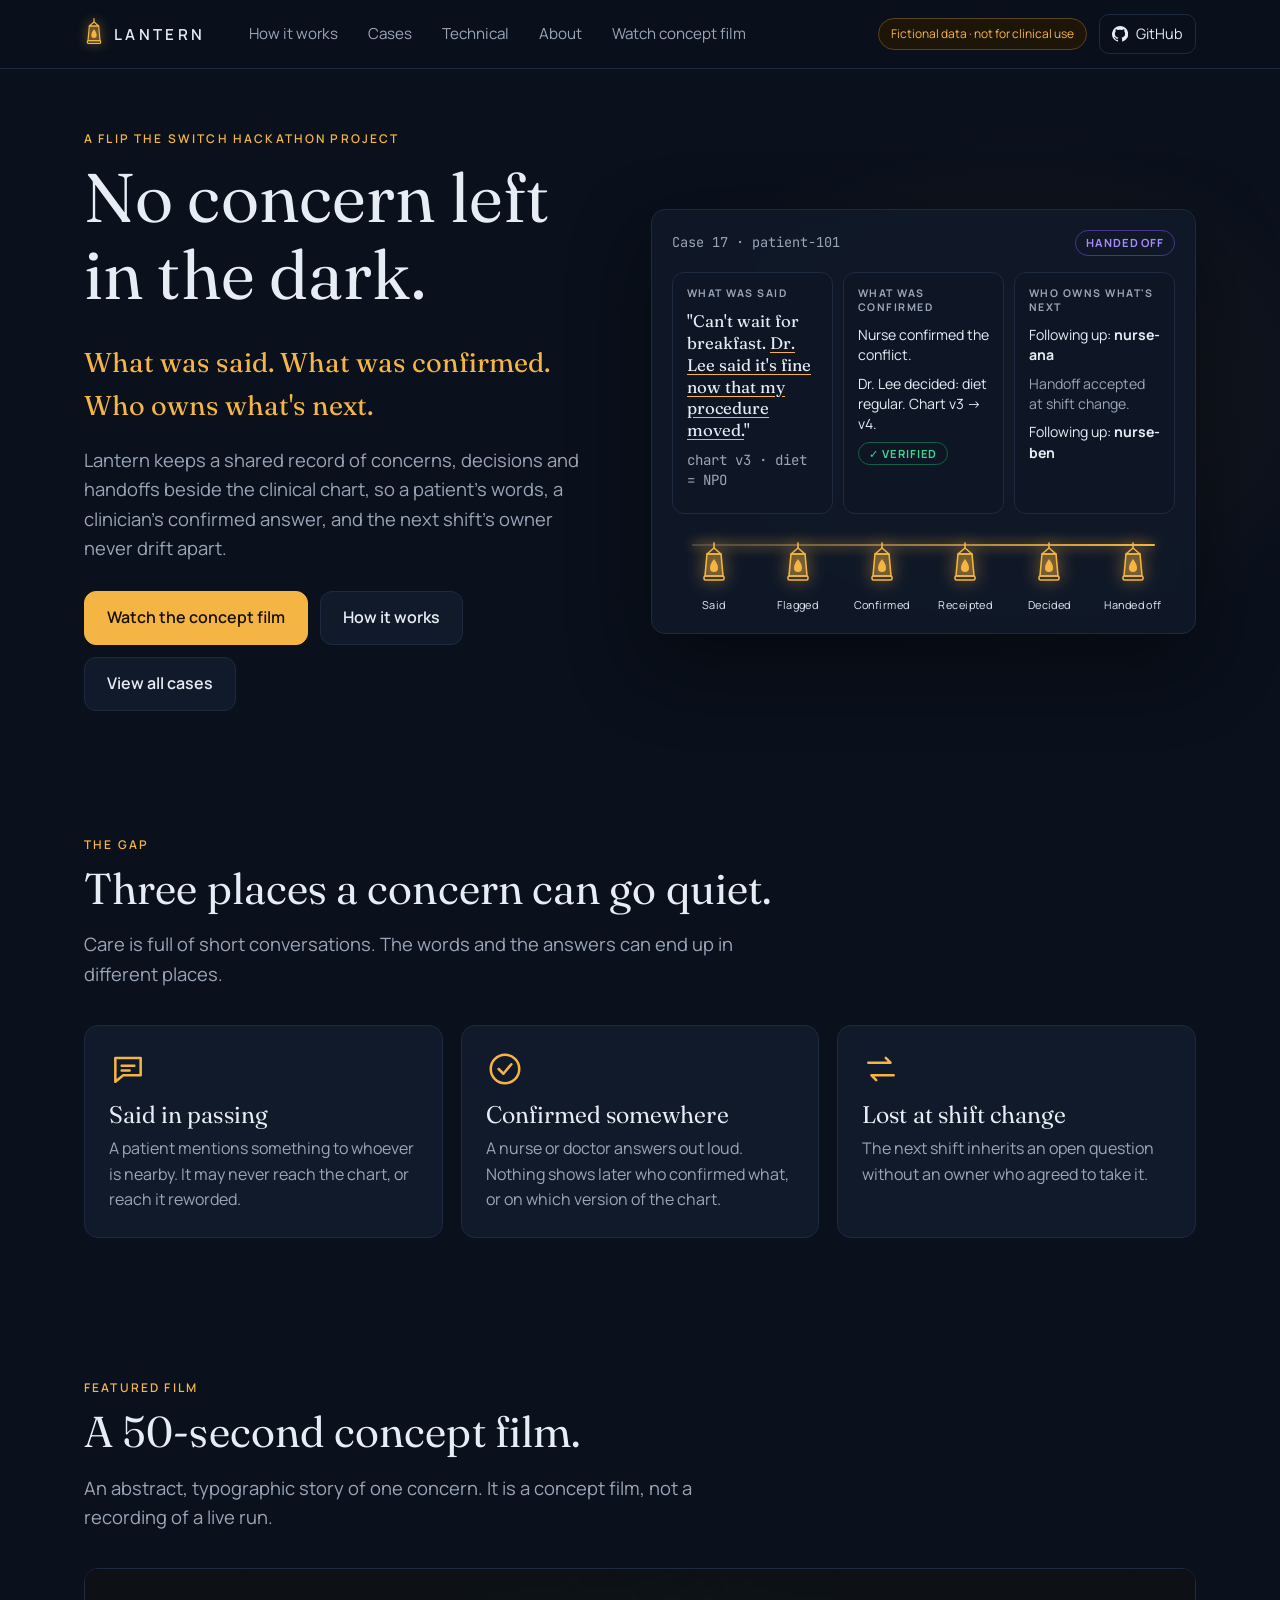
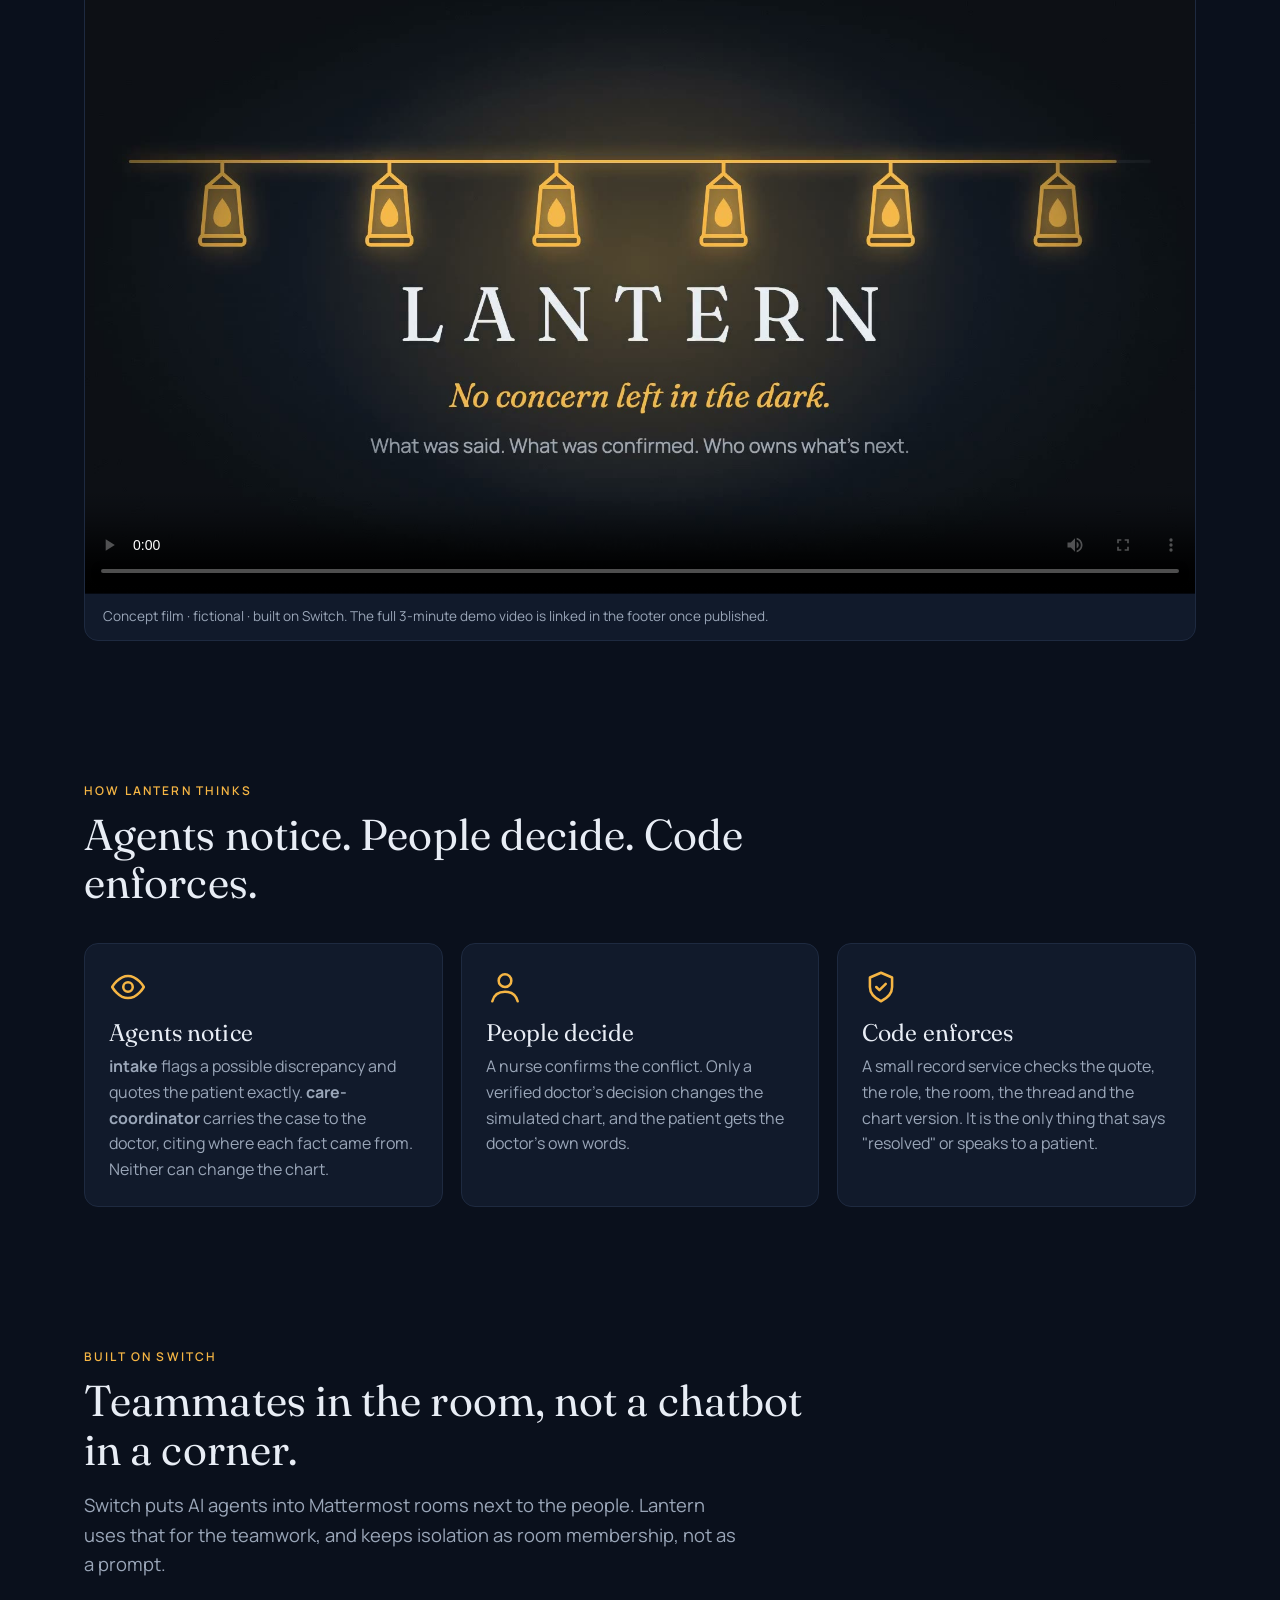
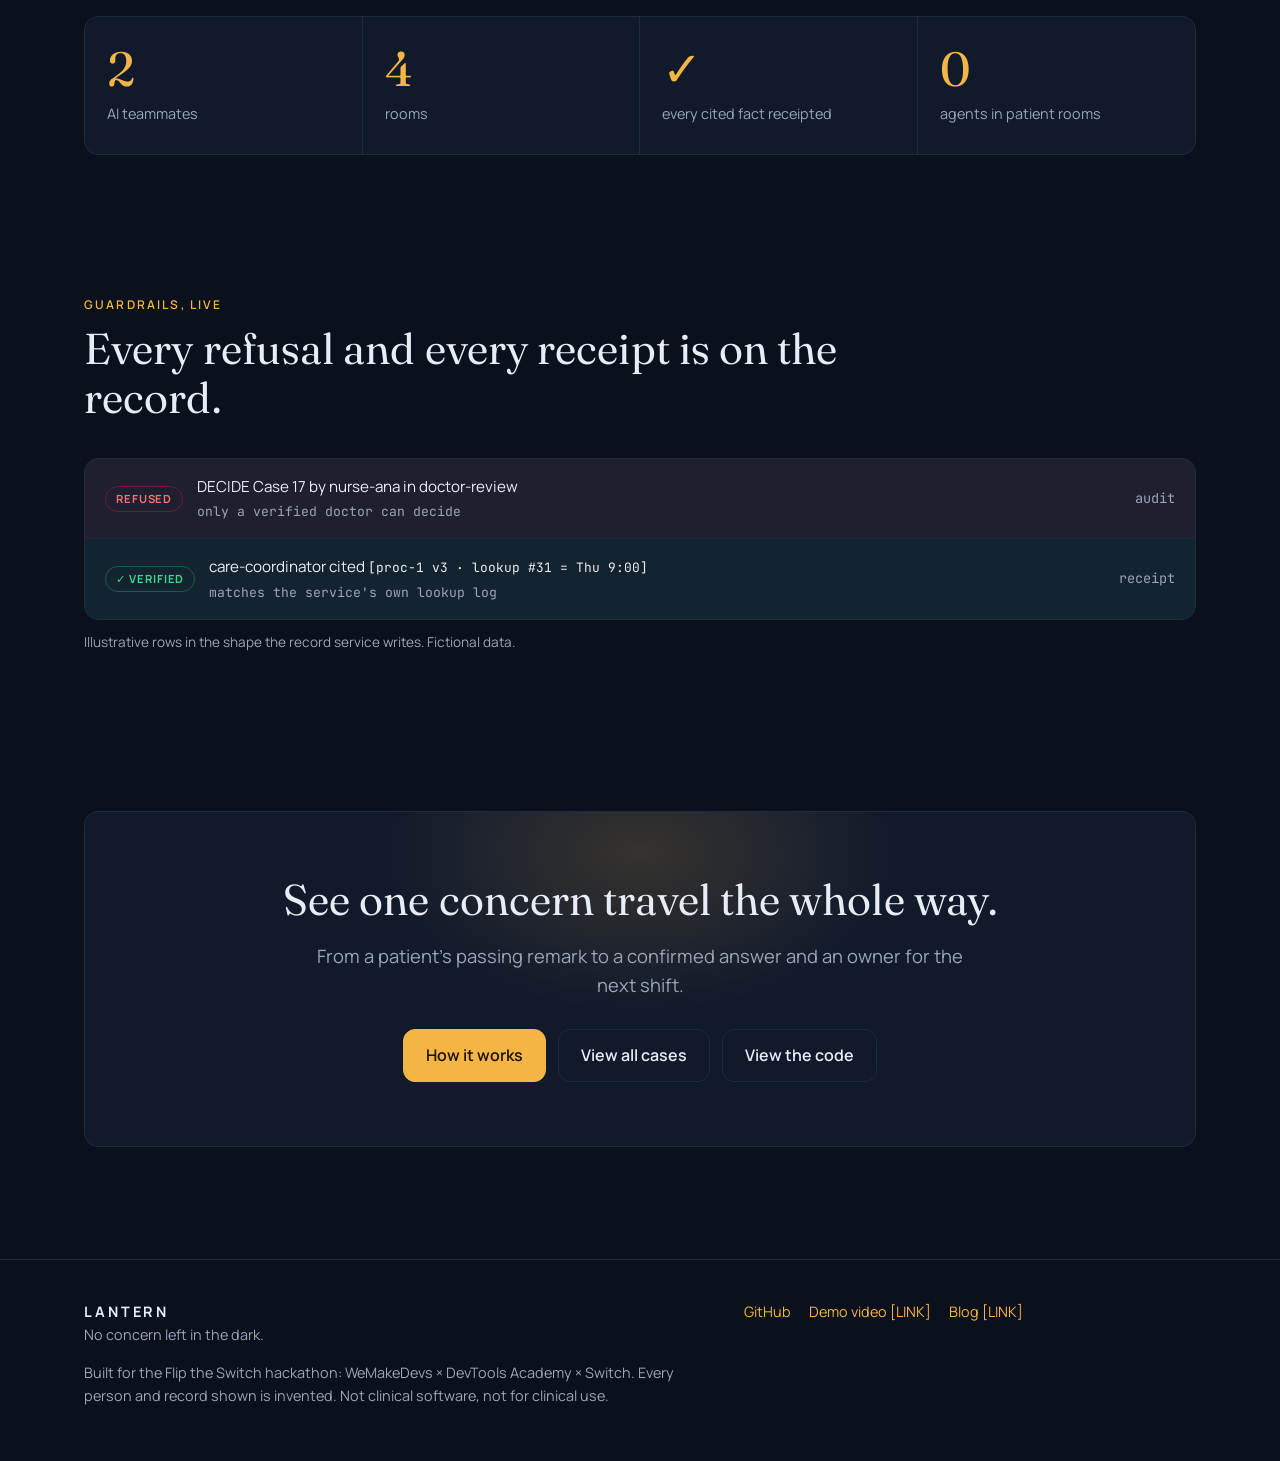
==== commit b3e83608: "Film: audible synthesized score (score.py); site: label the film 'concept film', demo reserved for t" ====
--- a/site/index.html
+++ b/site/index.html
@@ -21,7 +21,7 @@
     <a href="cases.html">Cases</a>
     <a href="technical.html">Technical</a>
     <a href="about.html">About</a>
-    <a href="index.html#film">Watch demo</a>
+    <a href="index.html#film">Watch concept film</a>
     <a class="m-only" href="https://github.com/sivasuryachandran/Lantern">GitHub</a>
   </nav>
   <div class="nav-right">
@@ -43,7 +43,7 @@
       <p class="sub">What was said. What was confirmed. Who owns what's next.</p>
       <p class="lead">Lantern keeps a shared record of concerns, decisions and handoffs beside the clinical chart, so a patient's words, a clinician's confirmed answer, and the next shift's owner never drift apart.</p>
       <div class="actions">
-        <a class="btn primary" href="#film">Watch the demo</a>
+        <a class="btn primary" href="#film">Watch the concept film</a>
         <a class="btn" href="how-it-works.html">How it works</a>
         <a class="btn" href="cases.html">View all cases</a>
       </div>
@@ -91,7 +91,7 @@
         <source src="../film/lantern-film.mp4" type="video/mp4">
         Your browser can't play this video.
       </video>
-      <figcaption>Concept film · fictional · built on Switch. The full live demo is linked in the footer once published.</figcaption>
+      <figcaption>Concept film · fictional · built on Switch. The full 3-minute demo video is linked in the footer once published.</figcaption>
     </figure>
   </div>
 </section>
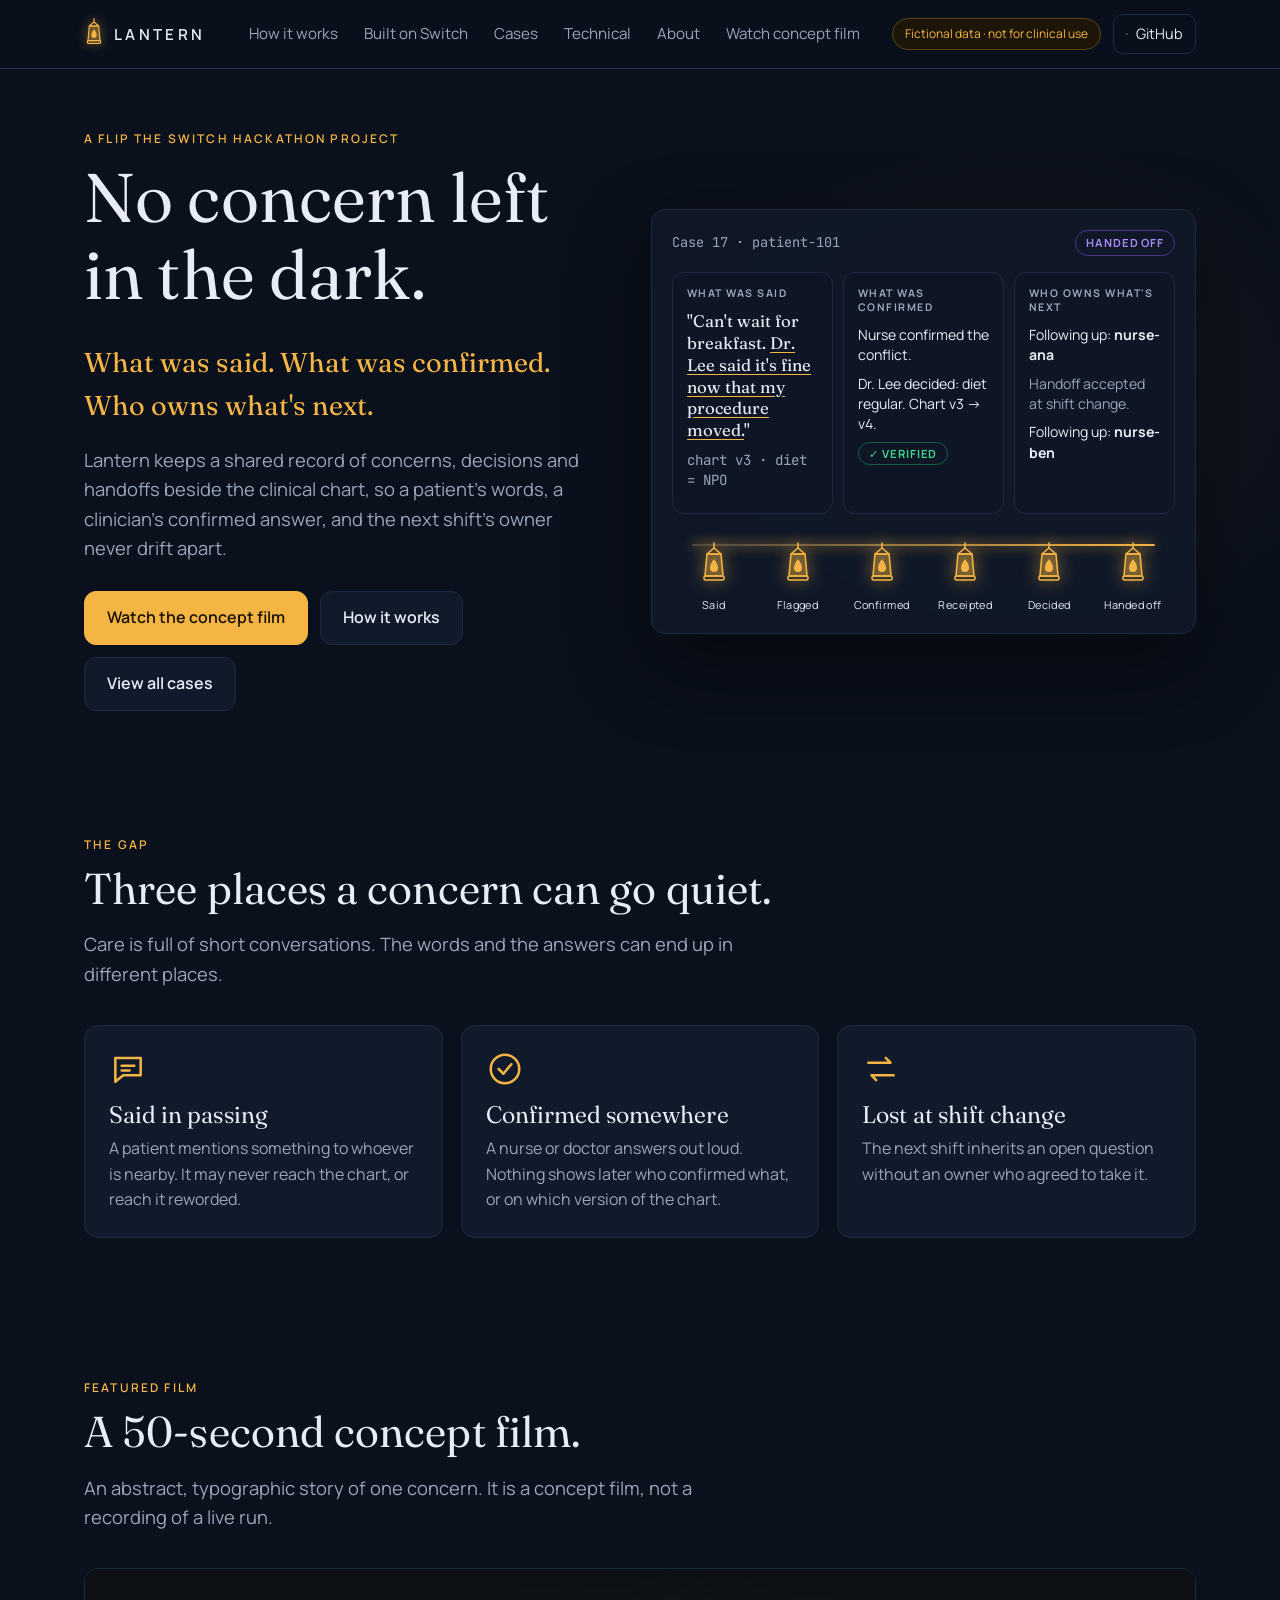
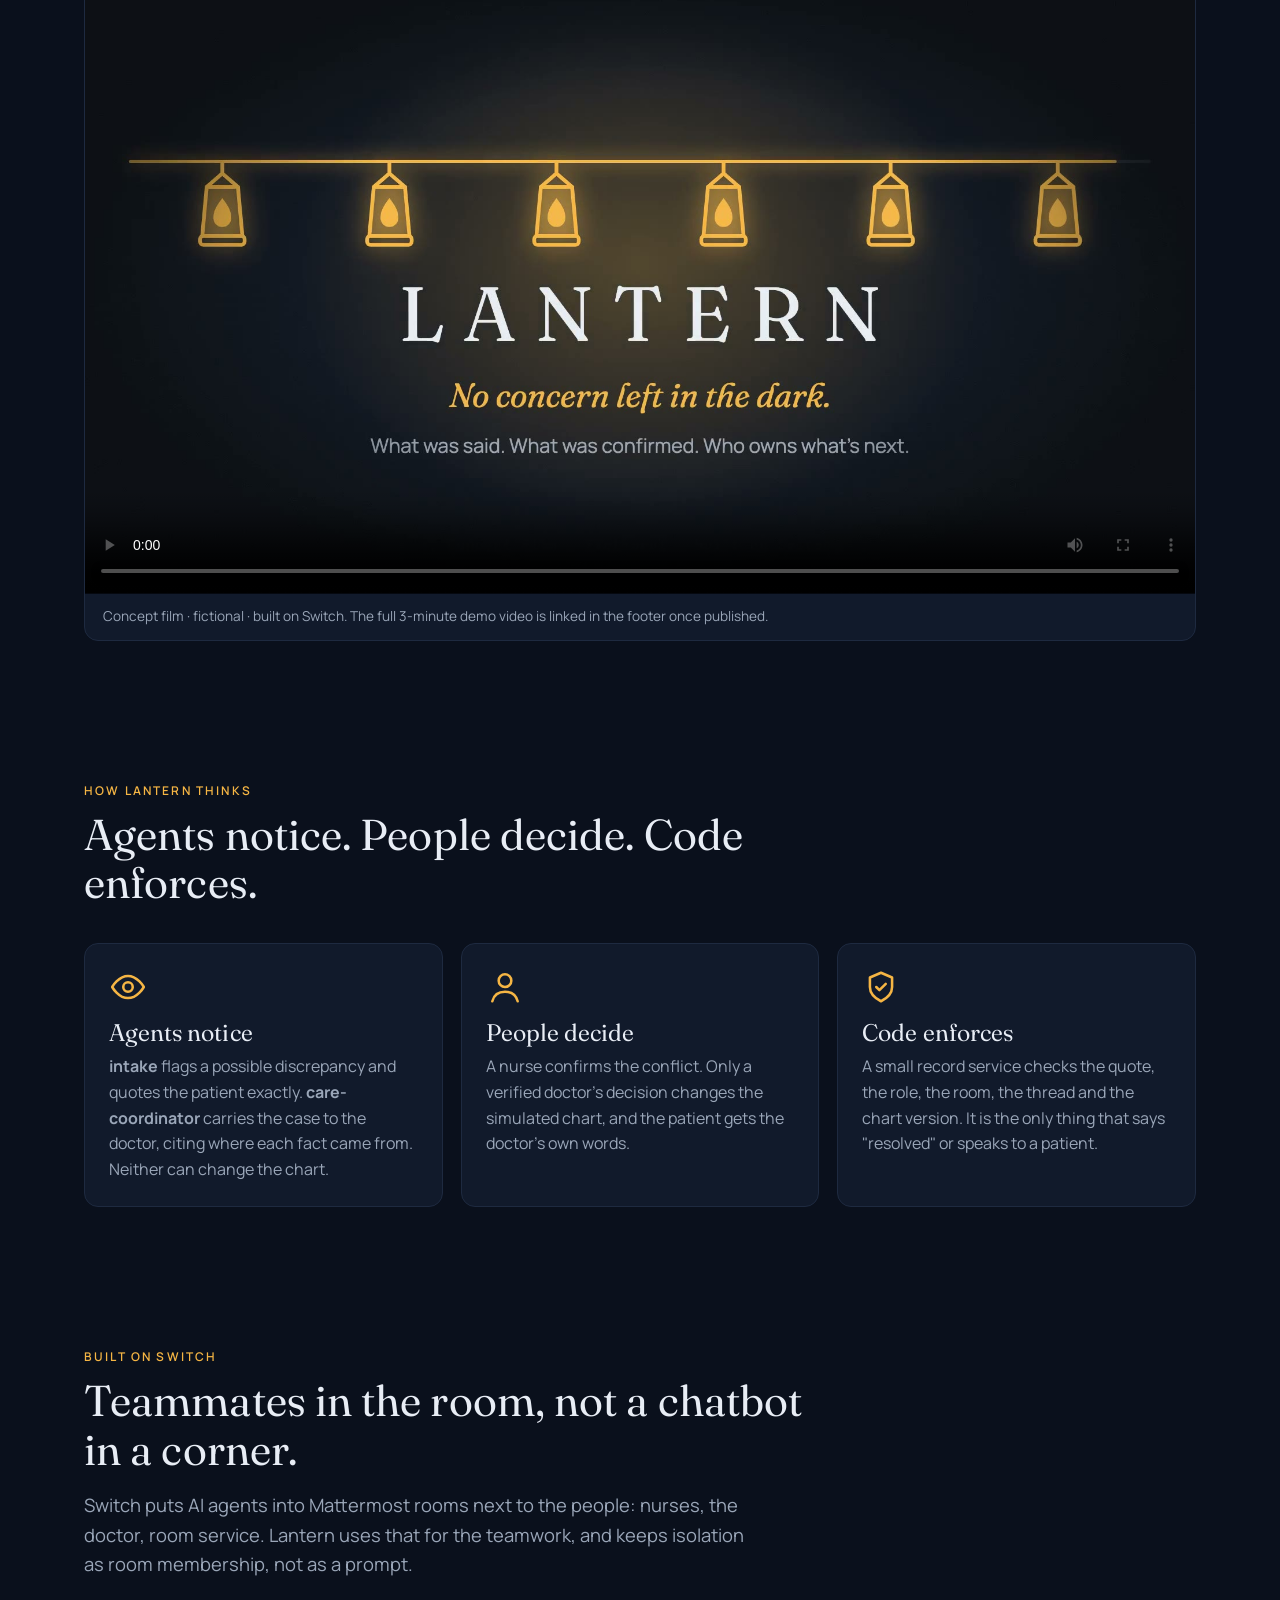
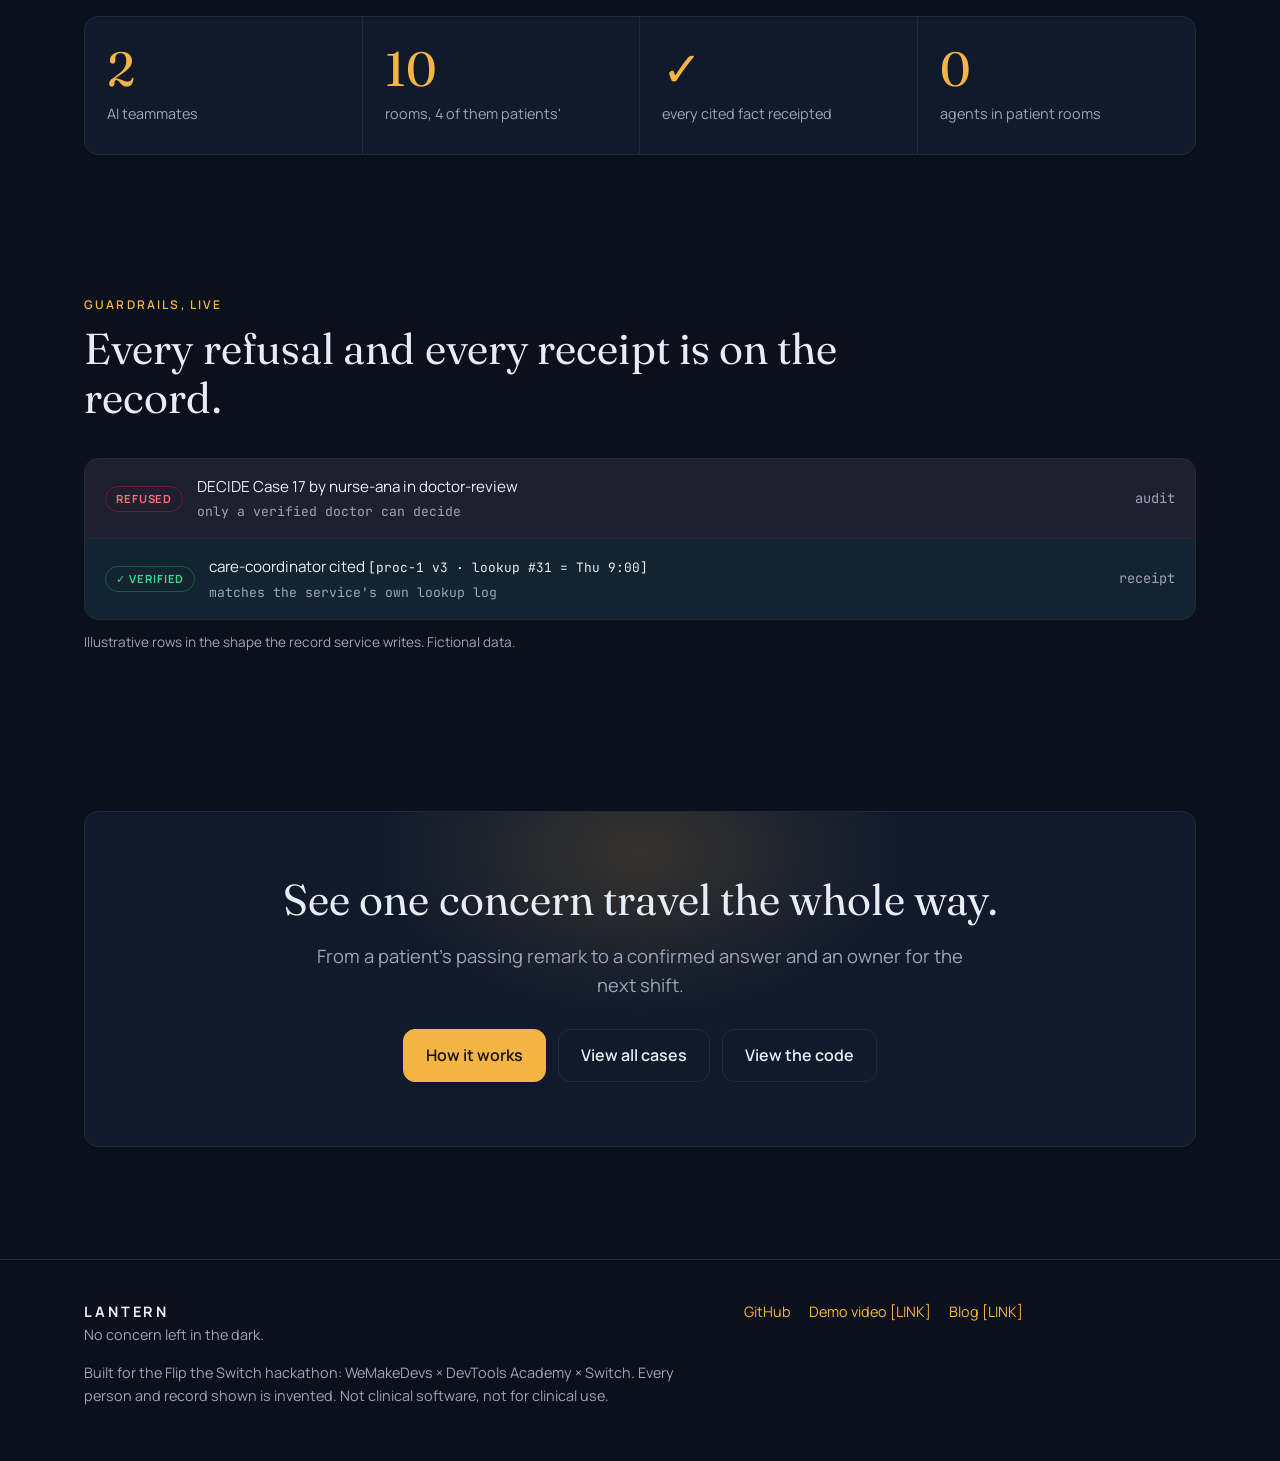
==== commit fdfcb24d: "Site: Switch and named agents in the architecture, ten rooms, new commands, Built on Switch page; sc" ====
--- a/site/index.html
+++ b/site/index.html
@@ -18,6 +18,7 @@
   <a class="brand" href="index.html" aria-label="Lantern home"><span data-lantern style="display:inline-block;width:20px;height:32px"></span>LANTERN</a>
   <nav class="nav-links" id="navlinks" aria-label="Main">
     <a href="how-it-works.html">How it works</a>
+    <a href="built-on-switch.html">Built on Switch</a>
     <a href="cases.html">Cases</a>
     <a href="technical.html">Technical</a>
     <a href="about.html">About</a>
@@ -110,10 +111,10 @@
 <section aria-labelledby="sw">
   <div class="wrap">
     <div class="sec-head reveal"><p class="eyebrow">Built on Switch</p><h2 id="sw">Teammates in the room, not a chatbot in a corner.</h2>
-    <p class="lead">Switch puts AI agents into Mattermost rooms next to the people. Lantern uses that for the teamwork, and keeps isolation as room membership, not as a prompt.</p></div>
+    <p class="lead">Switch puts AI agents into Mattermost rooms next to the people: nurses, the doctor, room service. Lantern uses that for the teamwork, and keeps isolation as room membership, not as a prompt.</p></div>
     <div class="stats reveal" role="list">
       <div class="stat" role="listitem"><b>2</b><span>AI teammates</span></div>
-      <div class="stat" role="listitem"><b>4</b><span>rooms</span></div>
+      <div class="stat" role="listitem"><b>10</b><span>rooms, 4 of them patients'</span></div>
       <div class="stat" role="listitem"><b>✓</b><span>every cited fact receipted</span></div>
       <div class="stat" role="listitem"><b>0</b><span>agents in patient rooms</span></div>
     </div>
--- a/site/styles.css
+++ b/site/styles.css
@@ -266,3 +266,8 @@
 .kind{font:700 .66rem/1 var(--sans);letter-spacing:.1em;color:var(--amber);white-space:nowrap}
 .kind.k-said{color:var(--ink)}.kind.k-nurse{color:var(--cyan)}.kind.k-decision{color:var(--green)}.kind.k-handoff,.kind.k-task{color:var(--violet)}
 @media(max-width:760px){details.case summary{grid-template-columns:1fr}}
+
+.rooms3{grid-template-columns:1fr 36px 1fr 36px 1fr}
+@media(max-width:900px){.rooms3{grid-template-columns:1fr}}
+.nav-links a{white-space:nowrap}
+.nav-links{gap:2px}
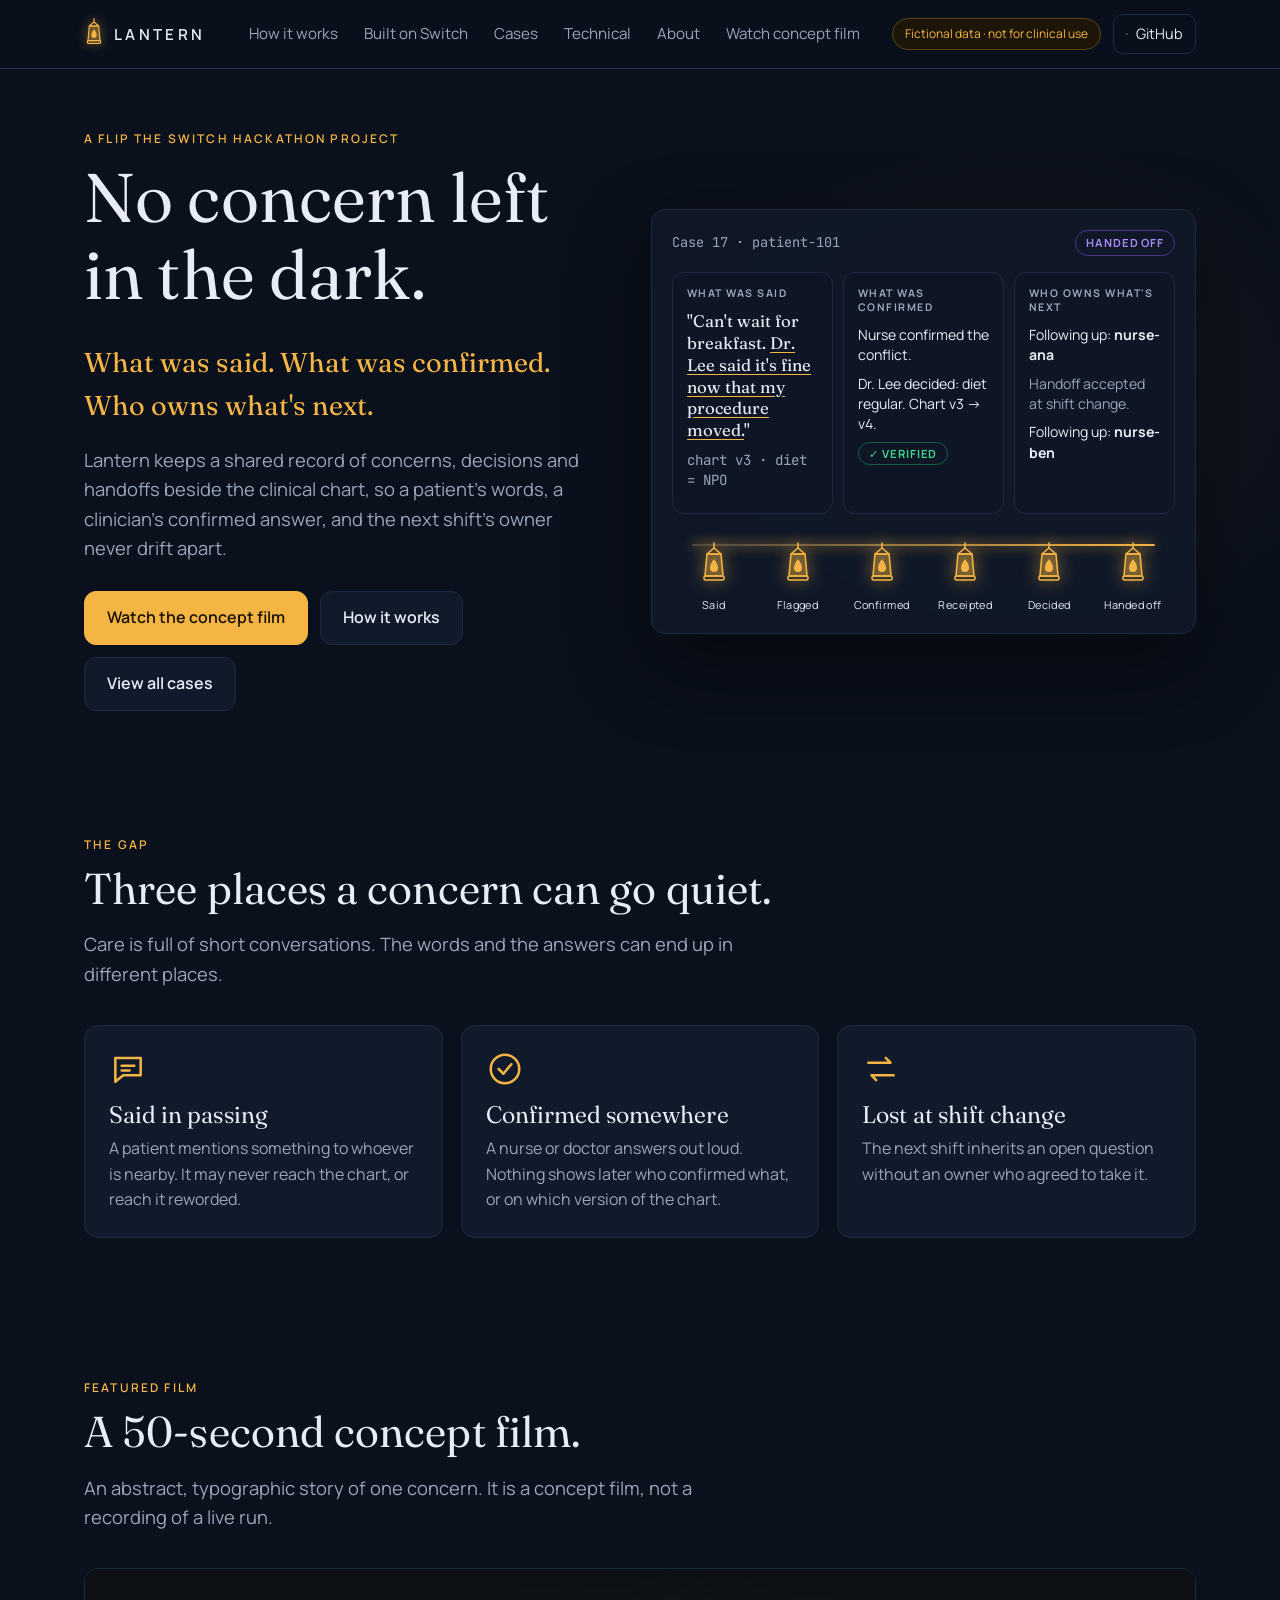
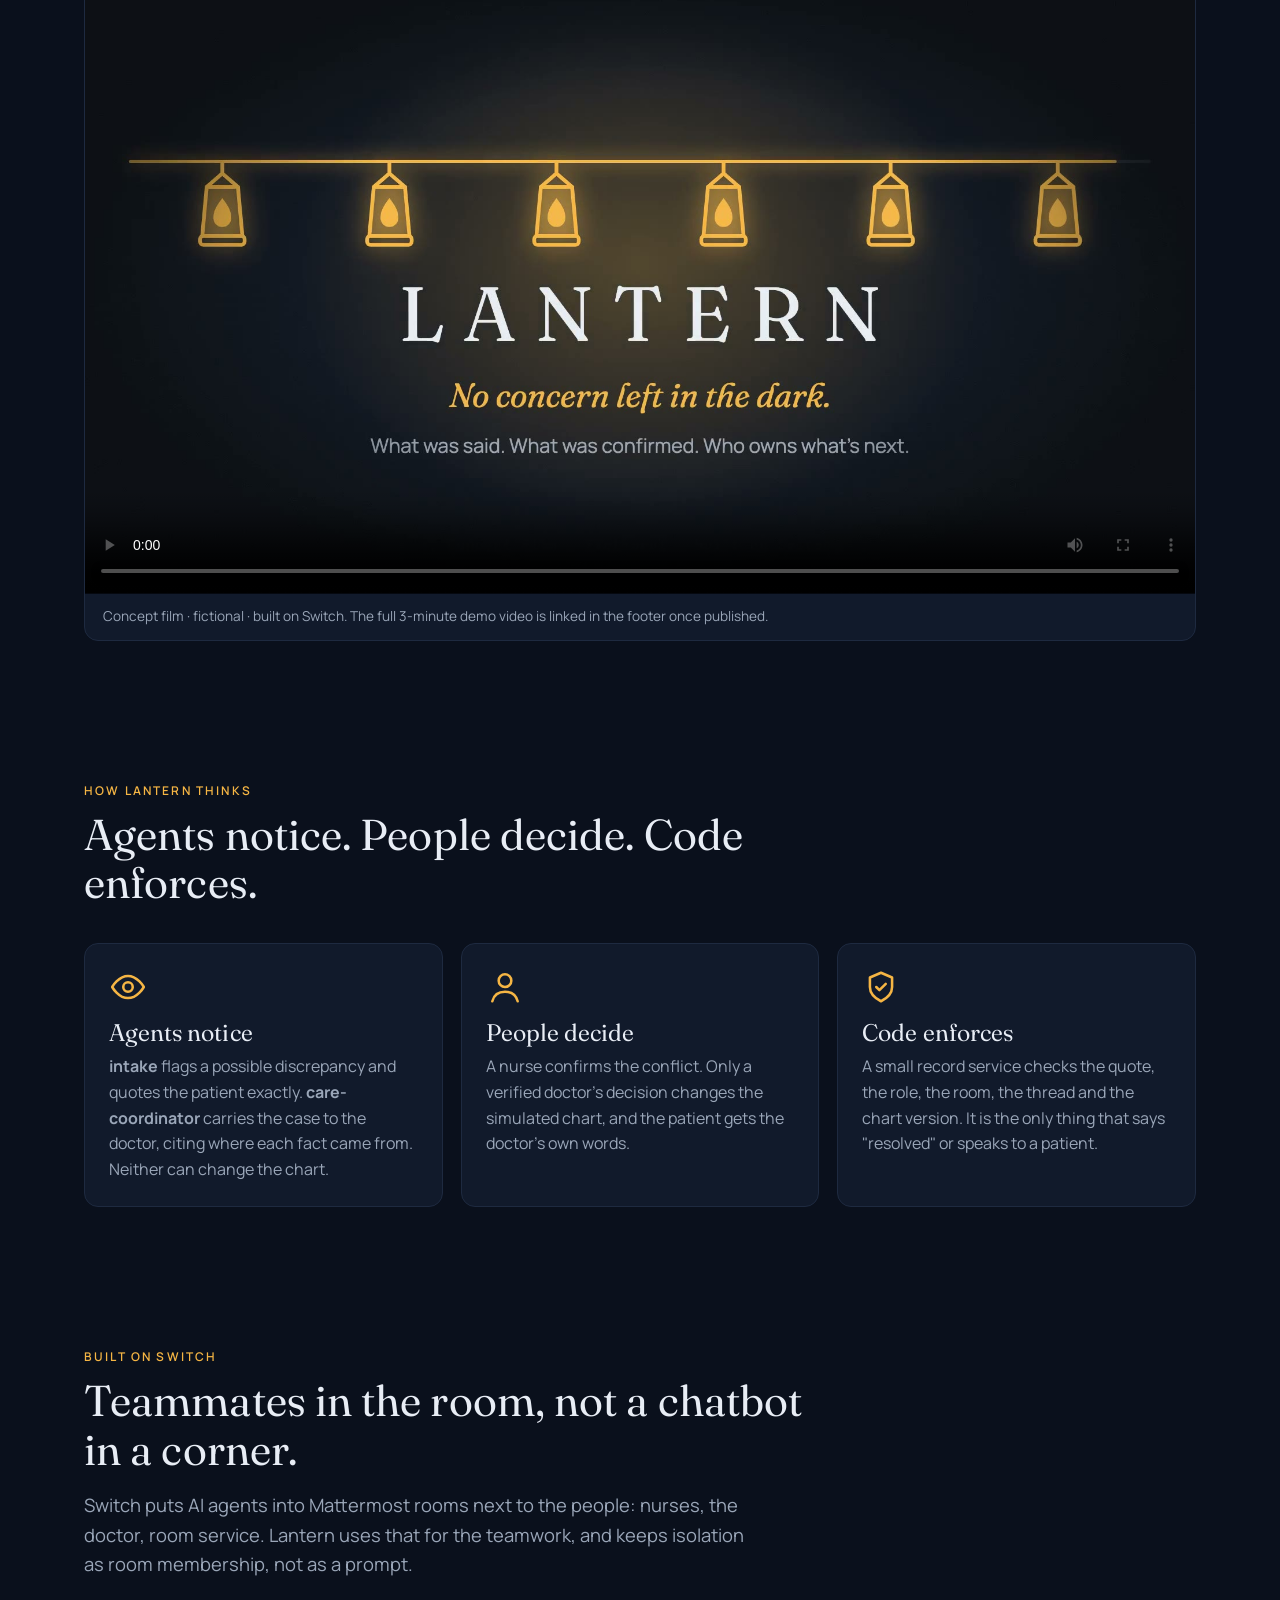
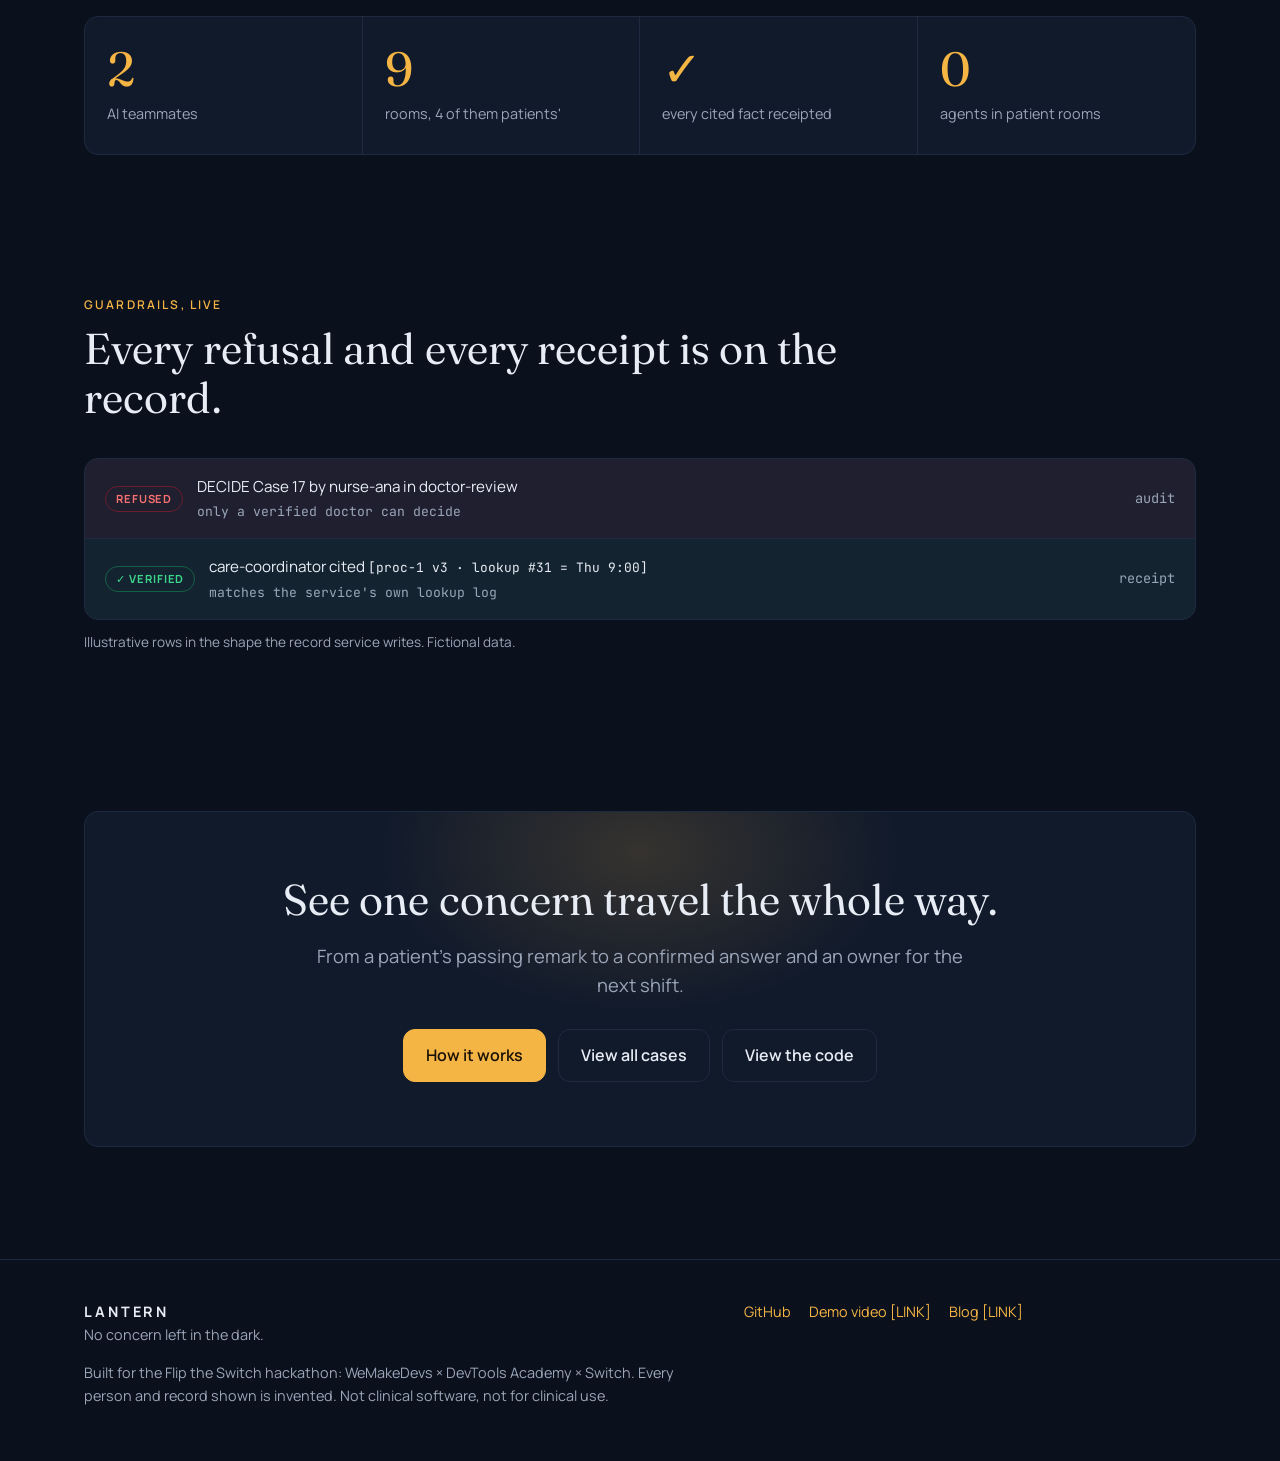
==== commit d46f3117: "Correct the ward to nine rooms (not ten); rooms are private; docs for the Console connection and tea" ====
--- a/site/index.html
+++ b/site/index.html
@@ -114,7 +114,7 @@
     <p class="lead">Switch puts AI agents into Mattermost rooms next to the people: nurses, the doctor, room service. Lantern uses that for the teamwork, and keeps isolation as room membership, not as a prompt.</p></div>
     <div class="stats reveal" role="list">
       <div class="stat" role="listitem"><b>2</b><span>AI teammates</span></div>
-      <div class="stat" role="listitem"><b>10</b><span>rooms, 4 of them patients'</span></div>
+      <div class="stat" role="listitem"><b>9</b><span>rooms, 4 of them patients'</span></div>
       <div class="stat" role="listitem"><b>✓</b><span>every cited fact receipted</span></div>
       <div class="stat" role="listitem"><b>0</b><span>agents in patient rooms</span></div>
     </div>
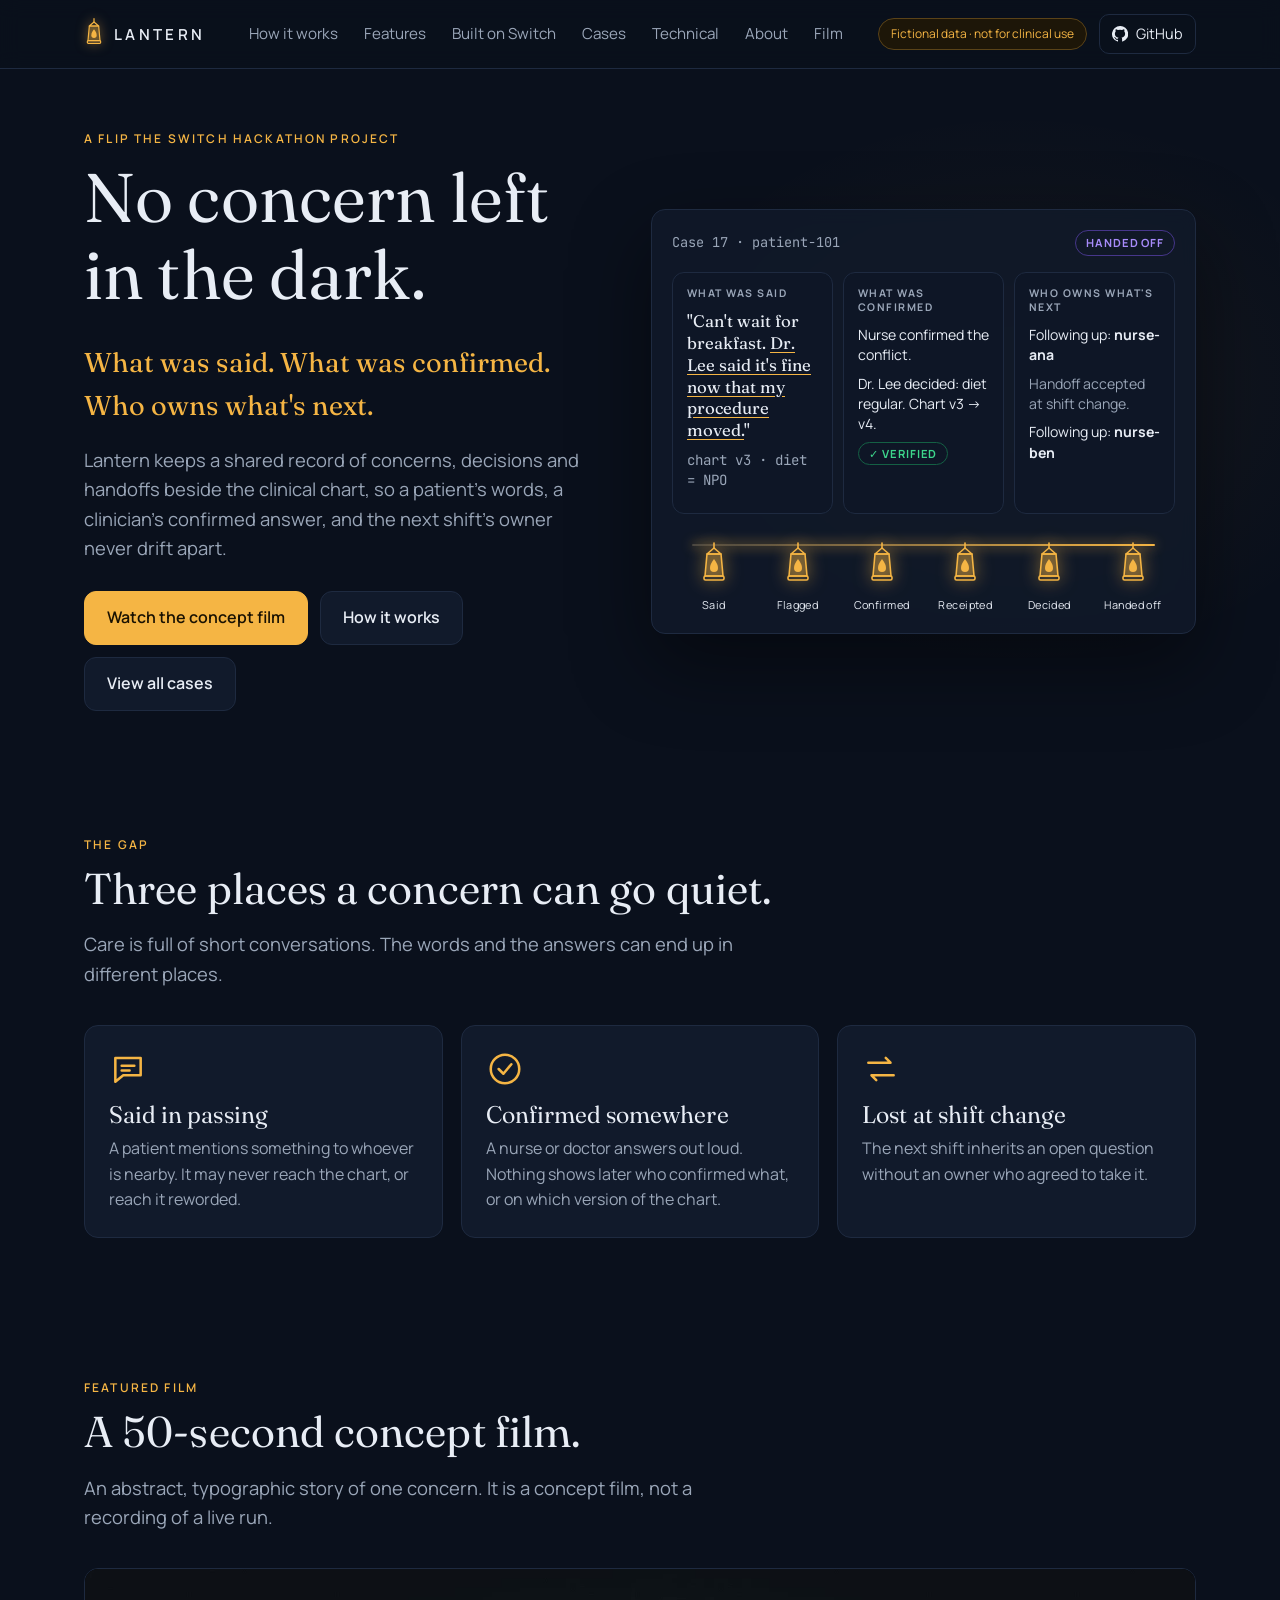
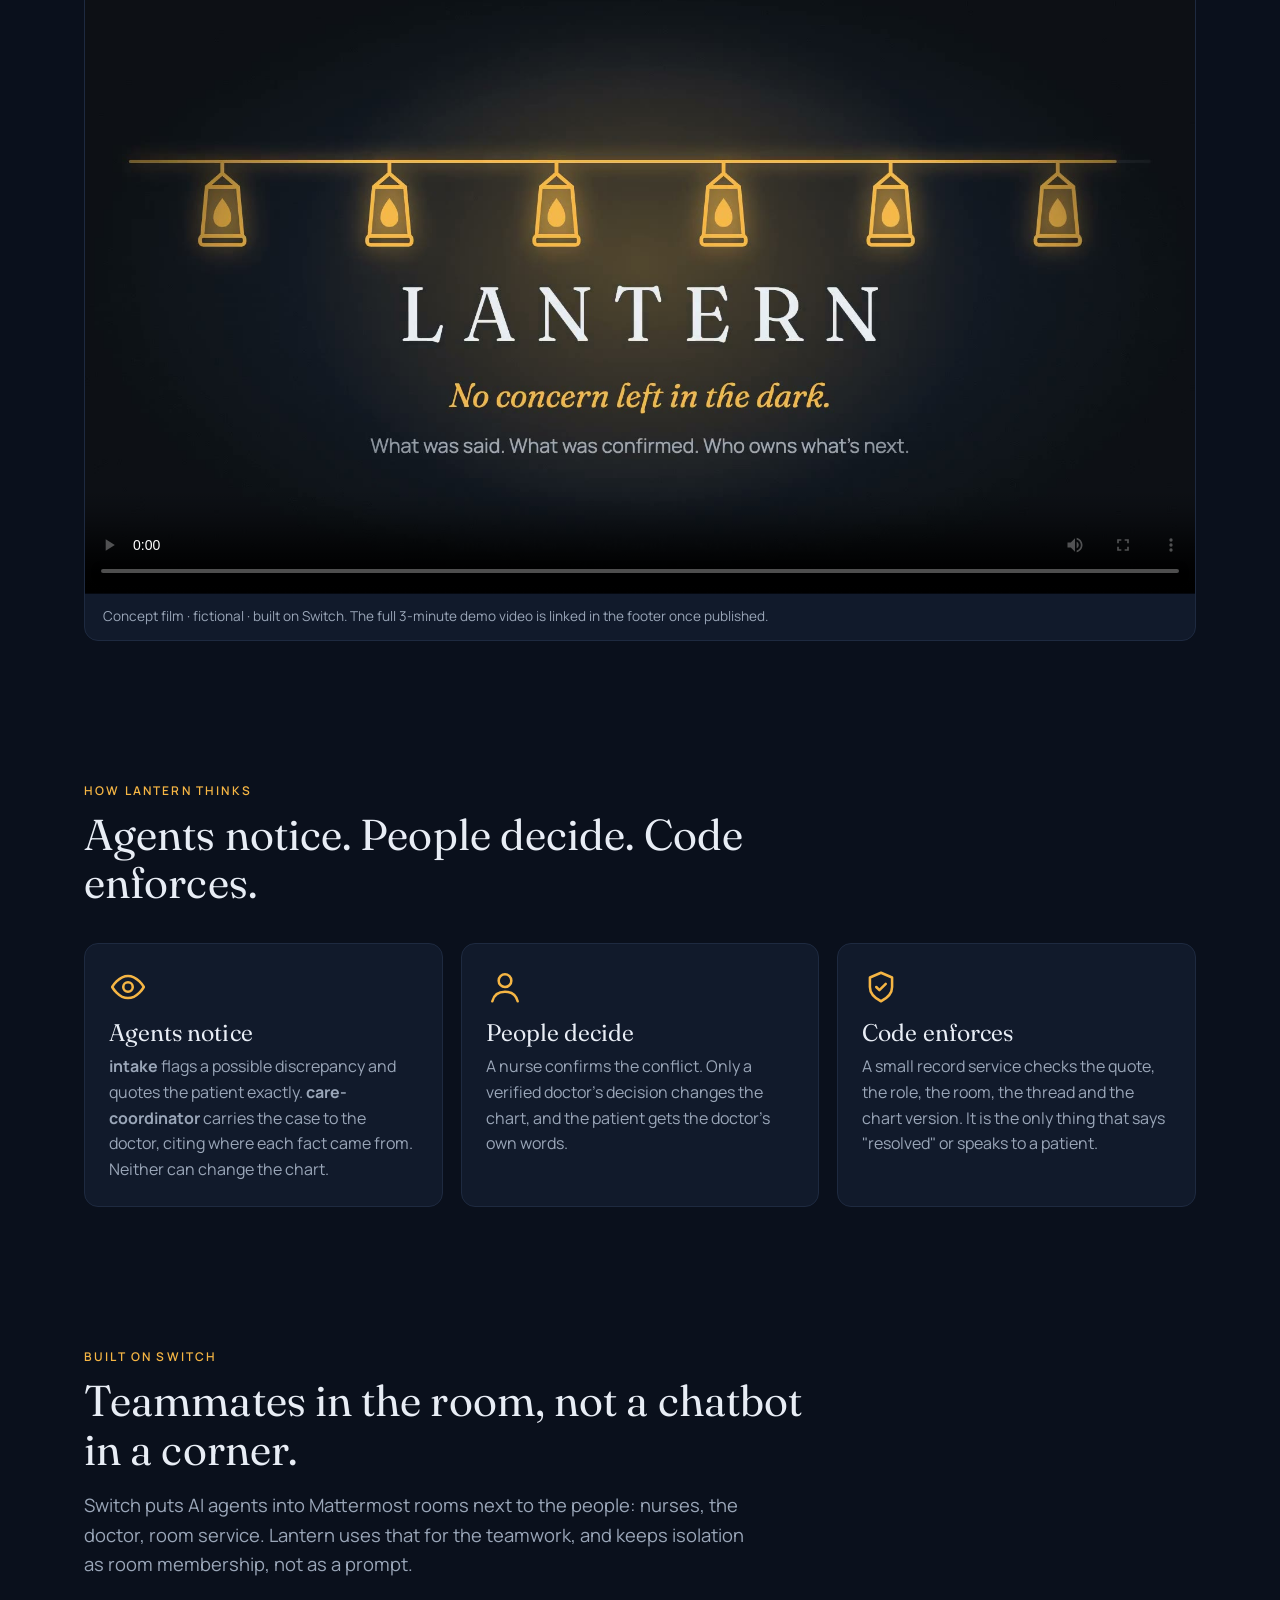
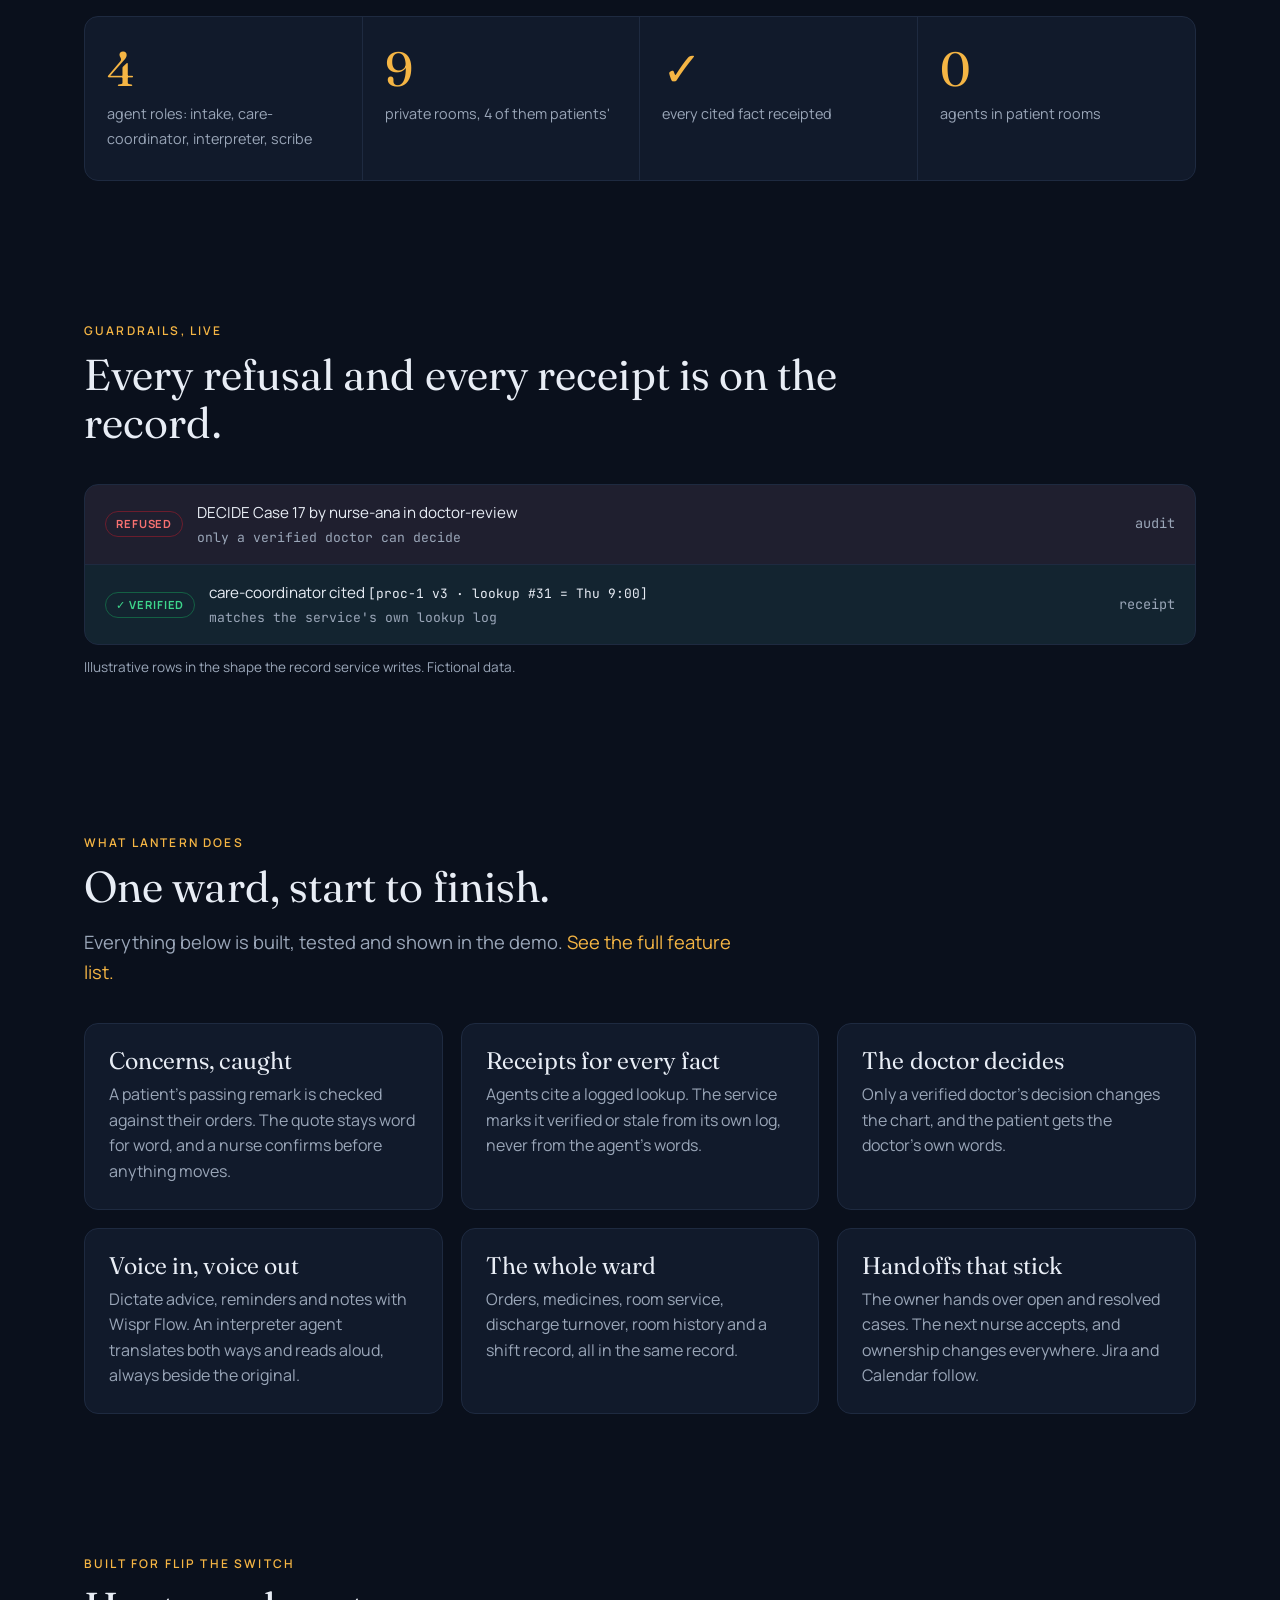
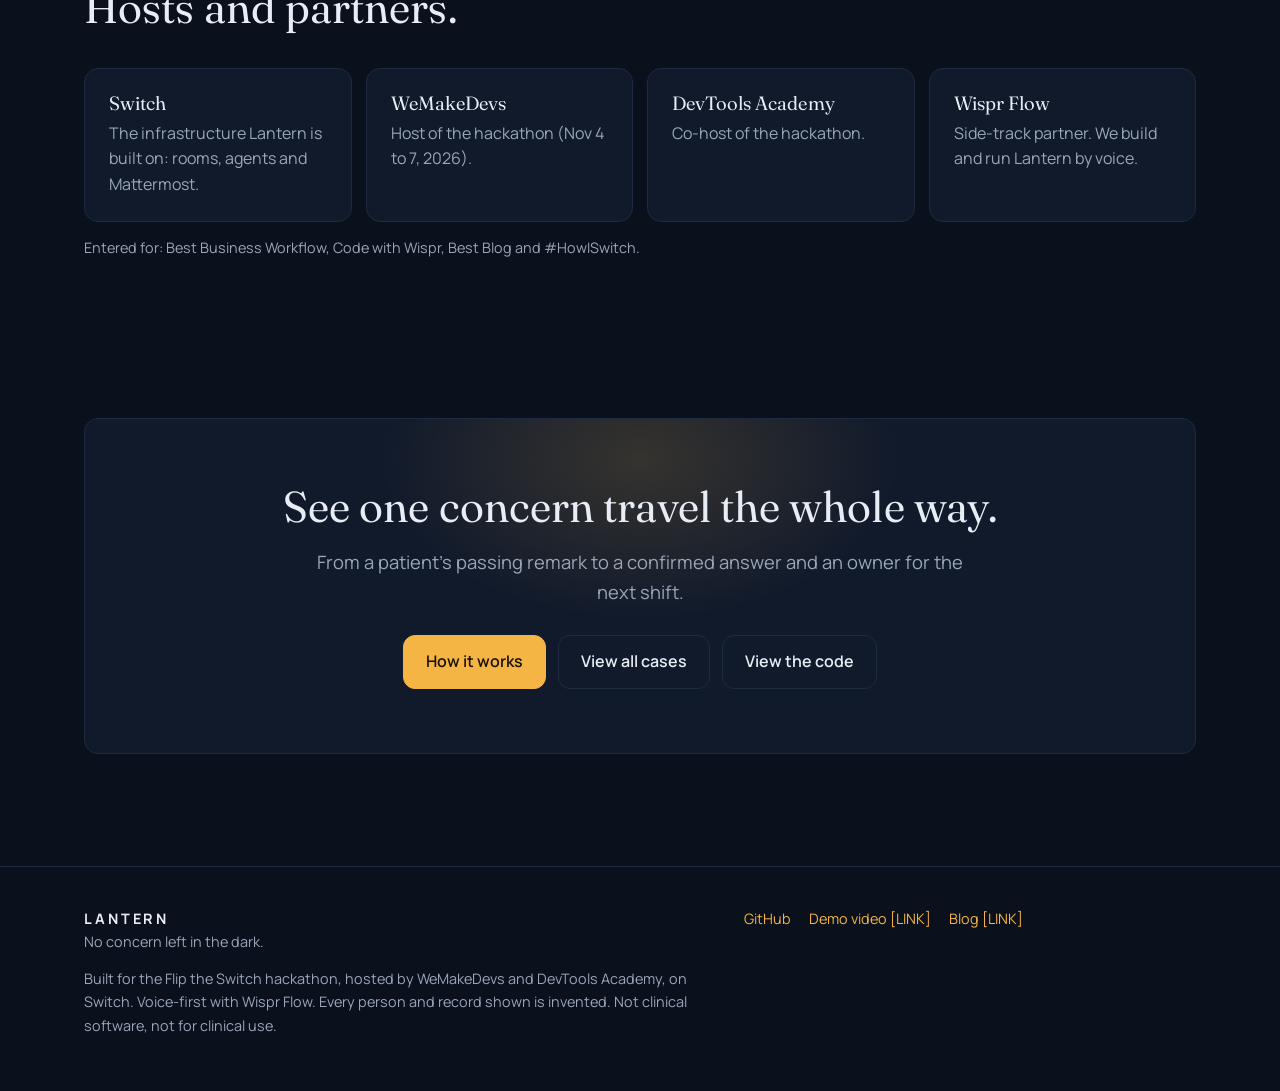
==== commit 40bb7535: "Site: Features page, sponsors, remove team placeholders, wording fixes" ====
--- a/site/index.html
+++ b/site/index.html
@@ -18,11 +18,12 @@
   <a class="brand" href="index.html" aria-label="Lantern home"><span data-lantern style="display:inline-block;width:20px;height:32px"></span>LANTERN</a>
   <nav class="nav-links" id="navlinks" aria-label="Main">
     <a href="how-it-works.html">How it works</a>
+    <a href="features.html">Features</a>
     <a href="built-on-switch.html">Built on Switch</a>
     <a href="cases.html">Cases</a>
     <a href="technical.html">Technical</a>
     <a href="about.html">About</a>
-    <a href="index.html#film">Watch concept film</a>
+    <a href="index.html#film">Film</a>
     <a class="m-only" href="https://github.com/sivasuryachandran/Lantern">GitHub</a>
   </nav>
   <div class="nav-right">
@@ -102,7 +103,7 @@
     <div class="sec-head reveal"><p class="eyebrow">How Lantern thinks</p><h2 id="think">Agents notice. People decide. Code enforces.</h2></div>
     <div class="grid3">
       <div class="card reveal"><svg class="ico" viewBox="0 0 24 24" fill="none" stroke="currentColor" stroke-width="1.6" stroke-linecap="round" stroke-linejoin="round" aria-hidden="true"><path d="M2 12s4-7 10-7 10 7 10 7-4 7-10 7S2 12 2 12z"/><circle cx="12" cy="12" r="3"/></svg><h3>Agents notice</h3><p class="muted"><b>intake</b> flags a possible discrepancy and quotes the patient exactly. <b>care-coordinator</b> carries the case to the doctor, citing where each fact came from. Neither can change the chart.</p></div>
-      <div class="card reveal"><svg class="ico" viewBox="0 0 24 24" fill="none" stroke="currentColor" stroke-width="1.6" stroke-linecap="round" stroke-linejoin="round" aria-hidden="true"><circle cx="12" cy="8" r="4"/><path d="M4 21c1-4 4-6 8-6s7 2 8 6"/></svg><h3>People decide</h3><p class="muted">A nurse confirms the conflict. Only a verified doctor's decision changes the simulated chart, and the patient gets the doctor's own words.</p></div>
+      <div class="card reveal"><svg class="ico" viewBox="0 0 24 24" fill="none" stroke="currentColor" stroke-width="1.6" stroke-linecap="round" stroke-linejoin="round" aria-hidden="true"><circle cx="12" cy="8" r="4"/><path d="M4 21c1-4 4-6 8-6s7 2 8 6"/></svg><h3>People decide</h3><p class="muted">A nurse confirms the conflict. Only a verified doctor's decision changes the chart, and the patient gets the doctor's own words.</p></div>
       <div class="card reveal"><svg class="ico" viewBox="0 0 24 24" fill="none" stroke="currentColor" stroke-width="1.6" stroke-linecap="round" stroke-linejoin="round" aria-hidden="true"><path d="M12 3 5 6v6c0 4 3 7 7 9 4-2 7-5 7-9V6z"/><path d="m9 12 2 2 4-4"/></svg><h3>Code enforces</h3><p class="muted">A small record service checks the quote, the role, the room, the thread and the chart version. It is the only thing that says "resolved" or speaks to a patient.</p></div>
     </div>
   </div>
@@ -113,8 +114,8 @@
     <div class="sec-head reveal"><p class="eyebrow">Built on Switch</p><h2 id="sw">Teammates in the room, not a chatbot in a corner.</h2>
     <p class="lead">Switch puts AI agents into Mattermost rooms next to the people: nurses, the doctor, room service. Lantern uses that for the teamwork, and keeps isolation as room membership, not as a prompt.</p></div>
     <div class="stats reveal" role="list">
-      <div class="stat" role="listitem"><b>2</b><span>AI teammates</span></div>
-      <div class="stat" role="listitem"><b>9</b><span>rooms, 4 of them patients'</span></div>
+      <div class="stat" role="listitem"><b>4</b><span>agent roles: intake, care-coordinator, interpreter, scribe</span></div>
+      <div class="stat" role="listitem"><b>9</b><span>private rooms, 4 of them patients'</span></div>
       <div class="stat" role="listitem"><b>✓</b><span>every cited fact receipted</span></div>
       <div class="stat" role="listitem"><b>0</b><span>agents in patient rooms</span></div>
     </div>
@@ -132,6 +133,35 @@
   </div>
 </section>
 
+
+<section aria-labelledby="what">
+  <div class="wrap">
+    <div class="sec-head reveal"><p class="eyebrow">What Lantern does</p><h2 id="what">One ward, start to finish.</h2>
+    <p class="lead">Everything below is built, tested and shown in the demo. <a href="features.html">See the full feature list.</a></p></div>
+    <div class="grid3">
+      <div class="card reveal"><h3>Concerns, caught</h3><p class="muted">A patient's passing remark is checked against their orders. The quote stays word for word, and a nurse confirms before anything moves.</p></div>
+      <div class="card reveal"><h3>Receipts for every fact</h3><p class="muted">Agents cite a logged lookup. The service marks it verified or stale from its own log, never from the agent's words.</p></div>
+      <div class="card reveal"><h3>The doctor decides</h3><p class="muted">Only a verified doctor's decision changes the chart, and the patient gets the doctor's own words.</p></div>
+      <div class="card reveal"><h3>Voice in, voice out</h3><p class="muted">Dictate advice, reminders and notes with Wispr Flow. An interpreter agent translates both ways and reads aloud, always beside the original.</p></div>
+      <div class="card reveal"><h3>The whole ward</h3><p class="muted">Orders, medicines, room service, discharge turnover, room history and a shift record, all in the same record.</p></div>
+      <div class="card reveal"><h3>Handoffs that stick</h3><p class="muted">The owner hands over open and resolved cases. The next nurse accepts, and ownership changes everywhere. Jira and Calendar follow.</p></div>
+    </div>
+  </div>
+</section>
+
+<section aria-labelledby="spons">
+  <div class="wrap">
+    <div class="sec-head reveal"><p class="eyebrow">Built for Flip the Switch</p><h2 id="spons">Hosts and partners.</h2></div>
+    <div class="grid4 reveal" style="gap:14px">
+      <div class="card"><h3 style="font-size:1.2rem">Switch</h3><p class="muted">The infrastructure Lantern is built on: rooms, agents and Mattermost.</p></div>
+      <div class="card"><h3 style="font-size:1.2rem">WeMakeDevs</h3><p class="muted">Host of the hackathon (Nov 4 to 7, 2026).</p></div>
+      <div class="card"><h3 style="font-size:1.2rem">DevTools Academy</h3><p class="muted">Co-host of the hackathon.</p></div>
+      <div class="card"><h3 style="font-size:1.2rem">Wispr Flow</h3><p class="muted">Side-track partner. We build and run Lantern by voice.</p></div>
+    </div>
+    <p class="muted reveal" style="margin-top:14px;font-size:.9rem">Entered for: Best Business Workflow, Code with Wispr, Best Blog and #HowISwitch.</p>
+  </div>
+</section>
+
 <section>
   <div class="wrap"><div class="cta reveal">
     <h2>See one concern travel the whole way.</h2>
@@ -144,7 +174,7 @@
 <div class="wrap">
   <div>
     <p><b style="color:var(--ink);letter-spacing:.2em">LANTERN</b><br>No concern left in the dark.</p>
-    <p>Built for the Flip the Switch hackathon: WeMakeDevs × DevTools Academy × Switch. Every person and record shown is invented. Not clinical software, not for clinical use.</p>
+    <p>Built for the Flip the Switch hackathon, hosted by WeMakeDevs and DevTools Academy, on Switch. Voice-first with Wispr Flow. Every person and record shown is invented. Not clinical software, not for clinical use.</p>
   </div>
   <ul aria-label="Links">
     <li><a href="https://github.com/sivasuryachandran/Lantern">GitHub</a></li>
